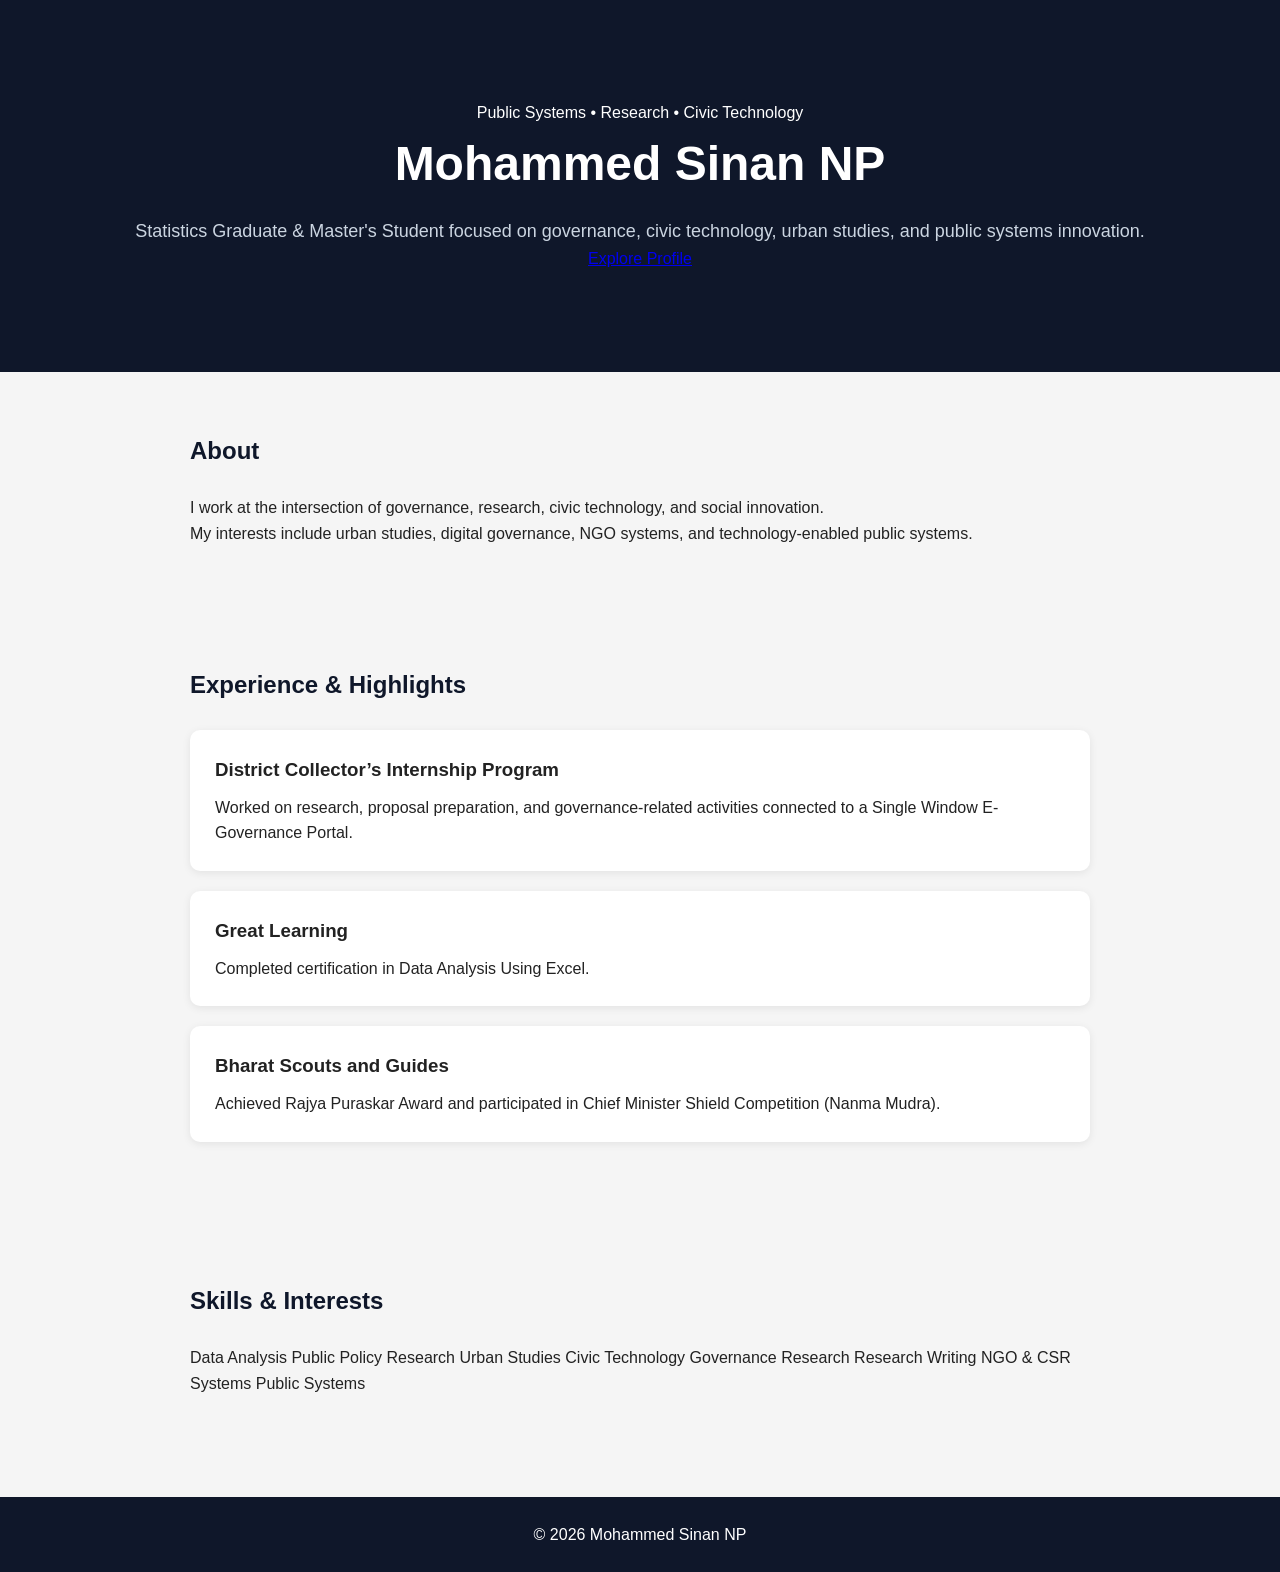
==== index.html @ 3d5ded11 "Update index.html design changed, profile changed" ====
<!DOCTYPE html>
<html lang="en">

<head>
  <meta charset="UTF-8" />
  <meta name="viewport" content="width=device-width, initial-scale=1.0" />

  <title>Mohammed Sinan NP</title>

  <link rel="stylesheet" href="style.css" />
</head>

<body>

  <header class="hero">

    <div class="overlay"></div>

    <div class="hero-content">

      <p class="tag">
        Public Systems • Research • Civic Technology
      </p>

      <h1>Mohammed Sinan NP</h1>

      <p class="subtitle">
        Statistics Graduate & Master's Student focused on governance,
        civic technology, urban studies, and public systems innovation.
      </p>

      <a href="#about" class="btn">
        Explore Profile
      </a>

    </div>

  </header>

  <section class="about" id="about">

    <div class="container">

      <div class="section-title">
        <h2>About</h2>
      </div>

      <div class="glass-card">

        <p>
          I work at the intersection of governance, research,
          civic technology, and social innovation.
        </p>

        <p>
          My interests include urban studies, digital governance,
          NGO systems, and technology-enabled public systems.
        </p>

      </div>

    </div>

  </section>

  <section class="highlights">

    <div class="container">

      <div class="section-title">
        <h2>Experience & Highlights</h2>
      </div>

      <div class="cards">

        <div class="card">

          <h3>District Collector’s Internship Program</h3>

          <p>
            Worked on research, proposal preparation,
            and governance-related activities connected
            to a Single Window E-Governance Portal.
          </p>

        </div>

        <div class="card">

          <h3>Great Learning</h3>

          <p>
            Completed certification in Data Analysis Using Excel.
          </p>

        </div>

        <div class="card">

          <h3>Bharat Scouts and Guides</h3>

          <p>
            Achieved Rajya Puraskar Award and participated in
            Chief Minister Shield Competition (Nanma Mudra).
          </p>

        </div>

      </div>

    </div>

  </section>

  <section class="skills">

    <div class="container">

      <div class="section-title">
        <h2>Skills & Interests</h2>
      </div>

      <div class="skills-grid">

        <span>Data Analysis</span>
        <span>Public Policy Research</span>
        <span>Urban Studies</span>
        <span>Civic Technology</span>
        <span>Governance Research</span>
        <span>Research Writing</span>
        <span>NGO & CSR Systems</span>
        <span>Public Systems</span>

      </div>

    </div>

  </section>

  <footer>
    <p>© 2026 Mohammed Sinan NP</p>
  </footer>

</body>

</html>
---- style.css ----
* {
  margin: 0;
  padding: 0;
  box-sizing: border-box;
}

body {
  font-family: Arial, sans-serif;
  background: #f5f5f5;
  color: #222;
  line-height: 1.6;
}

.container {
  width: 90%;
  max-width: 900px;
  margin: auto;
  padding: 60px 0;
}

.hero {
  background: #0f172a;
  color: white;
  text-align: center;
  padding: 100px 20px;
}

.hero h1 {
  font-size: 48px;
  margin-bottom: 15px;
}

.subtitle {
  font-size: 18px;
  color: #cbd5e1;
}

h2 {
  margin-bottom: 25px;
  color: #0f172a;
}

.card {
  background: white;
  padding: 25px;
  margin-bottom: 20px;
  border-radius: 10px;
  box-shadow: 0 2px 8px rgba(0,0,0,0.08);
}

.card h3 {
  margin-bottom: 10px;
}

.skills-list {
  display: flex;
  flex-wrap: wrap;
  gap: 10px;
}

.skills-list span {
  background: white;
  padding: 10px 15px;
  border-radius: 6px;
  box-shadow: 0 1px 4px rgba(0,0,0,0.08);
}

footer {
  background: #0f172a;
  color: white;
  text-align: center;
  padding: 25px;
  margin-top: 40px;
}
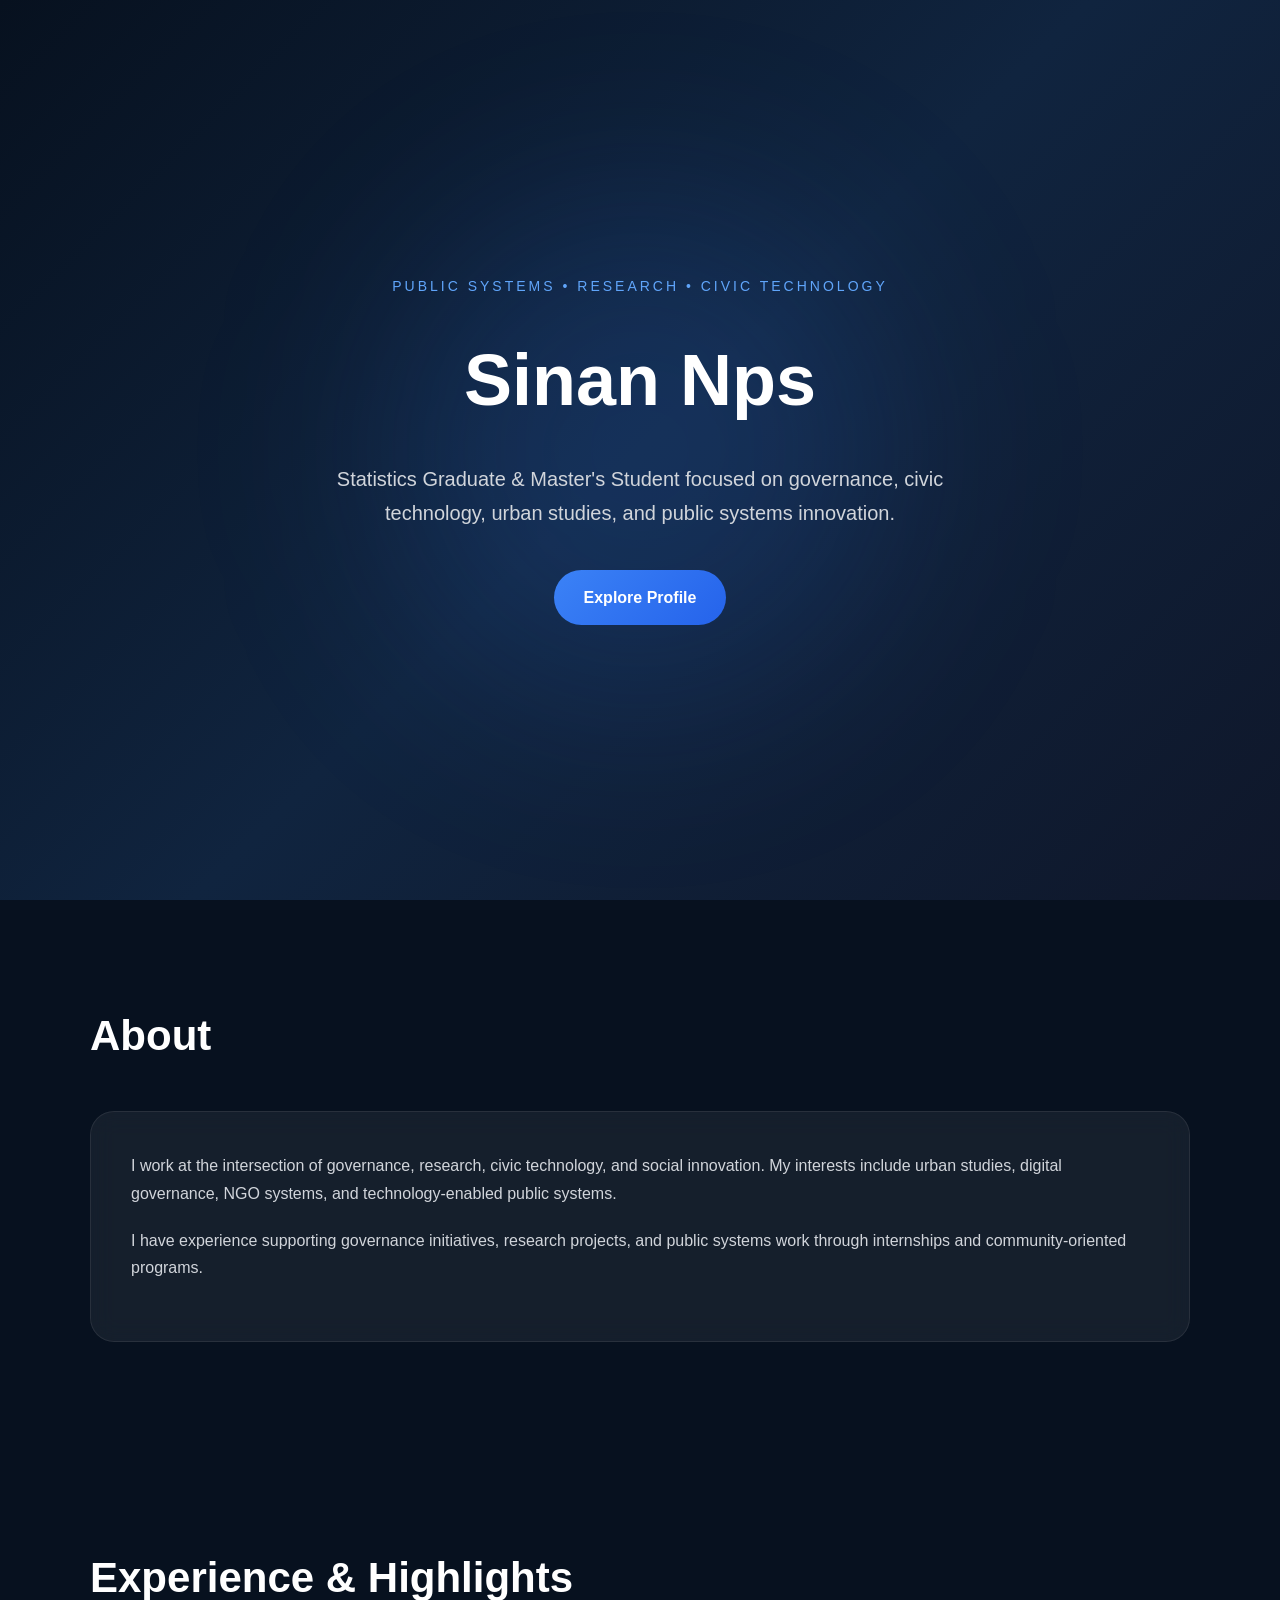
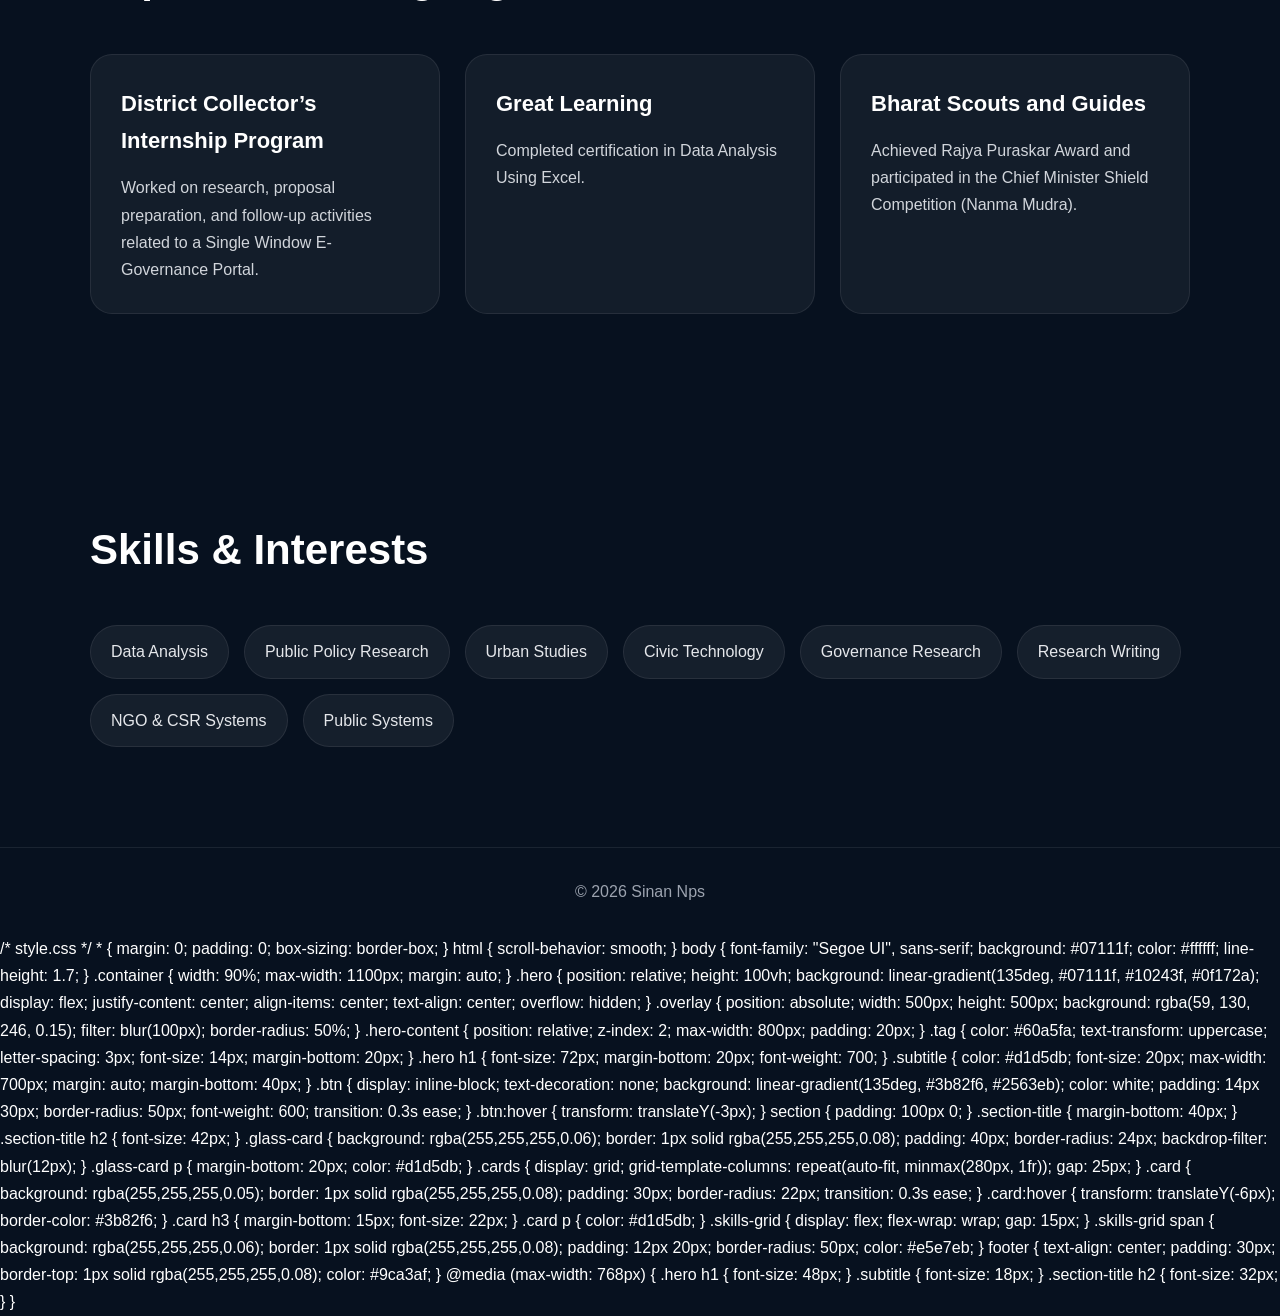
==== commit bb523b62: "Update index.html new changes made" ====
--- a/index.html
+++ b/index.html
@@ -1,72 +1,53 @@
 <!DOCTYPE html>
 <html lang="en">
-
 <head>
   <meta charset="UTF-8" />
   <meta name="viewport" content="width=device-width, initial-scale=1.0" />
-
-  <title>Mohammed Sinan NP</title>
-
+  <title>Sinan Nps</title>
   <link rel="stylesheet" href="style.css" />
 </head>
-
 <body>
 
   <header class="hero">
-
     <div class="overlay"></div>
 
     <div class="hero-content">
-
-      <p class="tag">
-        Public Systems • Research • Civic Technology
-      </p>
-
-      <h1>Mohammed Sinan NP</h1>
+      <p class="tag">Public Systems • Research • Civic Technology</p>
+
+      <h1>Sinan Nps</h1>
 
       <p class="subtitle">
         Statistics Graduate & Master's Student focused on governance,
         civic technology, urban studies, and public systems innovation.
       </p>
 
-      <a href="#about" class="btn">
-        Explore Profile
-      </a>
-
-    </div>
-
+      <a href="#about" class="btn">Explore Profile</a>
+    </div>
   </header>
 
   <section class="about" id="about">
-
     <div class="container">
-
       <div class="section-title">
         <h2>About</h2>
       </div>
 
       <div class="glass-card">
-
         <p>
-          I work at the intersection of governance, research,
-          civic technology, and social innovation.
+          I work at the intersection of governance, research, civic technology,
+          and social innovation. My interests include urban studies,
+          digital governance, NGO systems, and technology-enabled public systems.
         </p>
 
         <p>
-          My interests include urban studies, digital governance,
-          NGO systems, and technology-enabled public systems.
+          I have experience supporting governance initiatives, research projects,
+          and public systems work through internships and community-oriented programs.
         </p>
-
-      </div>
-
-    </div>
-
+      </div>
+    </div>
   </section>
 
   <section class="highlights">
-
     <div class="container">
-
       <div class="section-title">
         <h2>Experience & Highlights</h2>
       </div>
@@ -74,54 +55,42 @@
       <div class="cards">
 
         <div class="card">
-
           <h3>District Collector’s Internship Program</h3>
 
           <p>
-            Worked on research, proposal preparation,
-            and governance-related activities connected
-            to a Single Window E-Governance Portal.
+            Worked on research, proposal preparation, and follow-up activities
+            related to a Single Window E-Governance Portal.
           </p>
-
         </div>
 
         <div class="card">
-
           <h3>Great Learning</h3>
 
           <p>
             Completed certification in Data Analysis Using Excel.
           </p>
-
         </div>
 
         <div class="card">
-
           <h3>Bharat Scouts and Guides</h3>
 
           <p>
-            Achieved Rajya Puraskar Award and participated in
+            Achieved Rajya Puraskar Award and participated in the
             Chief Minister Shield Competition (Nanma Mudra).
           </p>
-
         </div>
 
       </div>
-
-    </div>
-
+    </div>
   </section>
 
   <section class="skills">
-
     <div class="container">
-
       <div class="section-title">
         <h2>Skills & Interests</h2>
       </div>
 
       <div class="skills-grid">
-
         <span>Data Analysis</span>
         <span>Public Policy Research</span>
         <span>Urban Studies</span>
@@ -130,17 +99,192 @@
         <span>Research Writing</span>
         <span>NGO & CSR Systems</span>
         <span>Public Systems</span>
-
-      </div>
-
-    </div>
-
+      </div>
+    </div>
   </section>
 
   <footer>
-    <p>© 2026 Mohammed Sinan NP</p>
+    <p>© 2026 Sinan Nps</p>
   </footer>
 
 </body>
-
 </html>
+
+/* style.css */
+
+* {
+  margin: 0;
+  padding: 0;
+  box-sizing: border-box;
+}
+
+html {
+  scroll-behavior: smooth;
+}
+
+body {
+  font-family: "Segoe UI", sans-serif;
+  background: #07111f;
+  color: #ffffff;
+  line-height: 1.7;
+}
+
+.container {
+  width: 90%;
+  max-width: 1100px;
+  margin: auto;
+}
+
+.hero {
+  position: relative;
+  height: 100vh;
+  background: linear-gradient(135deg, #07111f, #10243f, #0f172a);
+  display: flex;
+  justify-content: center;
+  align-items: center;
+  text-align: center;
+  overflow: hidden;
+}
+
+.overlay {
+  position: absolute;
+  width: 500px;
+  height: 500px;
+  background: rgba(59, 130, 246, 0.15);
+  filter: blur(100px);
+  border-radius: 50%;
+}
+
+.hero-content {
+  position: relative;
+  z-index: 2;
+  max-width: 800px;
+  padding: 20px;
+}
+
+.tag {
+  color: #60a5fa;
+  text-transform: uppercase;
+  letter-spacing: 3px;
+  font-size: 14px;
+  margin-bottom: 20px;
+}
+
+.hero h1 {
+  font-size: 72px;
+  margin-bottom: 20px;
+  font-weight: 700;
+}
+
+.subtitle {
+  color: #d1d5db;
+  font-size: 20px;
+  max-width: 700px;
+  margin: auto;
+  margin-bottom: 40px;
+}
+
+.btn {
+  display: inline-block;
+  text-decoration: none;
+  background: linear-gradient(135deg, #3b82f6, #2563eb);
+  color: white;
+  padding: 14px 30px;
+  border-radius: 50px;
+  font-weight: 600;
+  transition: 0.3s ease;
+}
+
+.btn:hover {
+  transform: translateY(-3px);
+}
+
+section {
+  padding: 100px 0;
+}
+
+.section-title {
+  margin-bottom: 40px;
+}
+
+.section-title h2 {
+  font-size: 42px;
+}
+
+.glass-card {
+  background: rgba(255,255,255,0.06);
+  border: 1px solid rgba(255,255,255,0.08);
+  padding: 40px;
+  border-radius: 24px;
+  backdrop-filter: blur(12px);
+}
+
+.glass-card p {
+  margin-bottom: 20px;
+  color: #d1d5db;
+}
+
+.cards {
+  display: grid;
+  grid-template-columns: repeat(auto-fit, minmax(280px, 1fr));
+  gap: 25px;
+}
+
+.card {
+  background: rgba(255,255,255,0.05);
+  border: 1px solid rgba(255,255,255,0.08);
+  padding: 30px;
+  border-radius: 22px;
+  transition: 0.3s ease;
+}
+
+.card:hover {
+  transform: translateY(-6px);
+  border-color: #3b82f6;
+}
+
+.card h3 {
+  margin-bottom: 15px;
+  font-size: 22px;
+}
+
+.card p {
+  color: #d1d5db;
+}
+
+.skills-grid {
+  display: flex;
+  flex-wrap: wrap;
+  gap: 15px;
+}
+
+.skills-grid span {
+  background: rgba(255,255,255,0.06);
+  border: 1px solid rgba(255,255,255,0.08);
+  padding: 12px 20px;
+  border-radius: 50px;
+  color: #e5e7eb;
+}
+
+footer {
+  text-align: center;
+  padding: 30px;
+  border-top: 1px solid rgba(255,255,255,0.08);
+  color: #9ca3af;
+}
+
+@media (max-width: 768px) {
+
+  .hero h1 {
+    font-size: 48px;
+  }
+
+  .subtitle {
+    font-size: 18px;
+  }
+
+  .section-title h2 {
+    font-size: 32px;
+  }
+
+}
--- a/style.css
+++ b/style.css
@@ -4,71 +4,191 @@
   box-sizing: border-box;
 }
 
+html {
+  scroll-behavior: smooth;
+}
+
 body {
-  font-family: Arial, sans-serif;
-  background: #f5f5f5;
-  color: #222;
-  line-height: 1.6;
+  font-family: "Segoe UI", sans-serif;
+  background: #07111f;
+  color: #ffffff;
+  line-height: 1.7;
 }
+
+/* Container */
 
 .container {
   width: 90%;
-  max-width: 900px;
+  max-width: 1100px;
   margin: auto;
-  padding: 60px 0;
 }
 
+/* Hero Section */
+
 .hero {
-  background: #0f172a;
-  color: white;
+  position: relative;
+  height: 100vh;
+  background: linear-gradient(135deg, #07111f, #10243f, #0f172a);
+  display: flex;
+  justify-content: center;
+  align-items: center;
   text-align: center;
-  padding: 100px 20px;
+  overflow: hidden;
+}
+
+.overlay {
+  position: absolute;
+  width: 500px;
+  height: 500px;
+  background: rgba(59, 130, 246, 0.15);
+  filter: blur(100px);
+  border-radius: 50%;
+}
+
+.hero-content {
+  position: relative;
+  z-index: 2;
+  max-width: 800px;
+  padding: 20px;
+}
+
+.tag {
+  color: #60a5fa;
+  text-transform: uppercase;
+  letter-spacing: 3px;
+  font-size: 14px;
+  margin-bottom: 20px;
 }
 
 .hero h1 {
-  font-size: 48px;
-  margin-bottom: 15px;
+  font-size: 72px;
+  margin-bottom: 20px;
+  font-weight: 700;
 }
 
 .subtitle {
-  font-size: 18px;
-  color: #cbd5e1;
+  color: #d1d5db;
+  font-size: 20px;
+  max-width: 700px;
+  margin: auto;
+  margin-bottom: 40px;
 }
 
-h2 {
-  margin-bottom: 25px;
-  color: #0f172a;
+/* Button */
+
+.btn {
+  display: inline-block;
+  text-decoration: none;
+  background: linear-gradient(135deg, #3b82f6, #2563eb);
+  color: white;
+  padding: 14px 30px;
+  border-radius: 50px;
+  font-weight: 600;
+  transition: 0.3s ease;
+}
+
+.btn:hover {
+  transform: translateY(-3px);
+}
+
+/* Sections */
+
+section {
+  padding: 100px 0;
+}
+
+.section-title {
+  margin-bottom: 40px;
+}
+
+.section-title h2 {
+  font-size: 42px;
+}
+
+/* Glass Card */
+
+.glass-card {
+  background: rgba(255, 255, 255, 0.06);
+  border: 1px solid rgba(255, 255, 255, 0.08);
+  padding: 40px;
+  border-radius: 24px;
+  backdrop-filter: blur(12px);
+}
+
+.glass-card p {
+  margin-bottom: 20px;
+  color: #d1d5db;
+}
+
+/* Cards */
+
+.cards {
+  display: grid;
+  grid-template-columns: repeat(auto-fit, minmax(280px, 1fr));
+  gap: 25px;
 }
 
 .card {
-  background: white;
-  padding: 25px;
-  margin-bottom: 20px;
-  border-radius: 10px;
-  box-shadow: 0 2px 8px rgba(0,0,0,0.08);
+  background: rgba(255, 255, 255, 0.05);
+  border: 1px solid rgba(255, 255, 255, 0.08);
+  padding: 30px;
+  border-radius: 22px;
+  transition: 0.3s ease;
+}
+
+.card:hover {
+  transform: translateY(-6px);
+  border-color: #3b82f6;
 }
 
 .card h3 {
-  margin-bottom: 10px;
+  margin-bottom: 15px;
+  font-size: 22px;
 }
 
-.skills-list {
+.card p {
+  color: #d1d5db;
+}
+
+/* Skills */
+
+.skills-grid {
   display: flex;
   flex-wrap: wrap;
-  gap: 10px;
+  gap: 15px;
 }
 
-.skills-list span {
-  background: white;
-  padding: 10px 15px;
-  border-radius: 6px;
-  box-shadow: 0 1px 4px rgba(0,0,0,0.08);
+.skills-grid span {
+  background: rgba(255, 255, 255, 0.06);
+  border: 1px solid rgba(255, 255, 255, 0.08);
+  padding: 12px 20px;
+  border-radius: 50px;
+  color: #e5e7eb;
 }
 
+/* Footer */
+
 footer {
-  background: #0f172a;
-  color: white;
   text-align: center;
-  padding: 25px;
-  margin-top: 40px;
+  padding: 30px;
+  border-top: 1px solid rgba(255, 255, 255, 0.08);
+  color: #9ca3af;
 }
+
+/* Responsive */
+
+@media (max-width: 768px) {
+
+  .hero h1 {
+    font-size: 48px;
+  }
+
+  .subtitle {
+    font-size: 18px;
+  }
+
+  .section-title h2 {
+    font-size: 32px;
+  }
+
+}
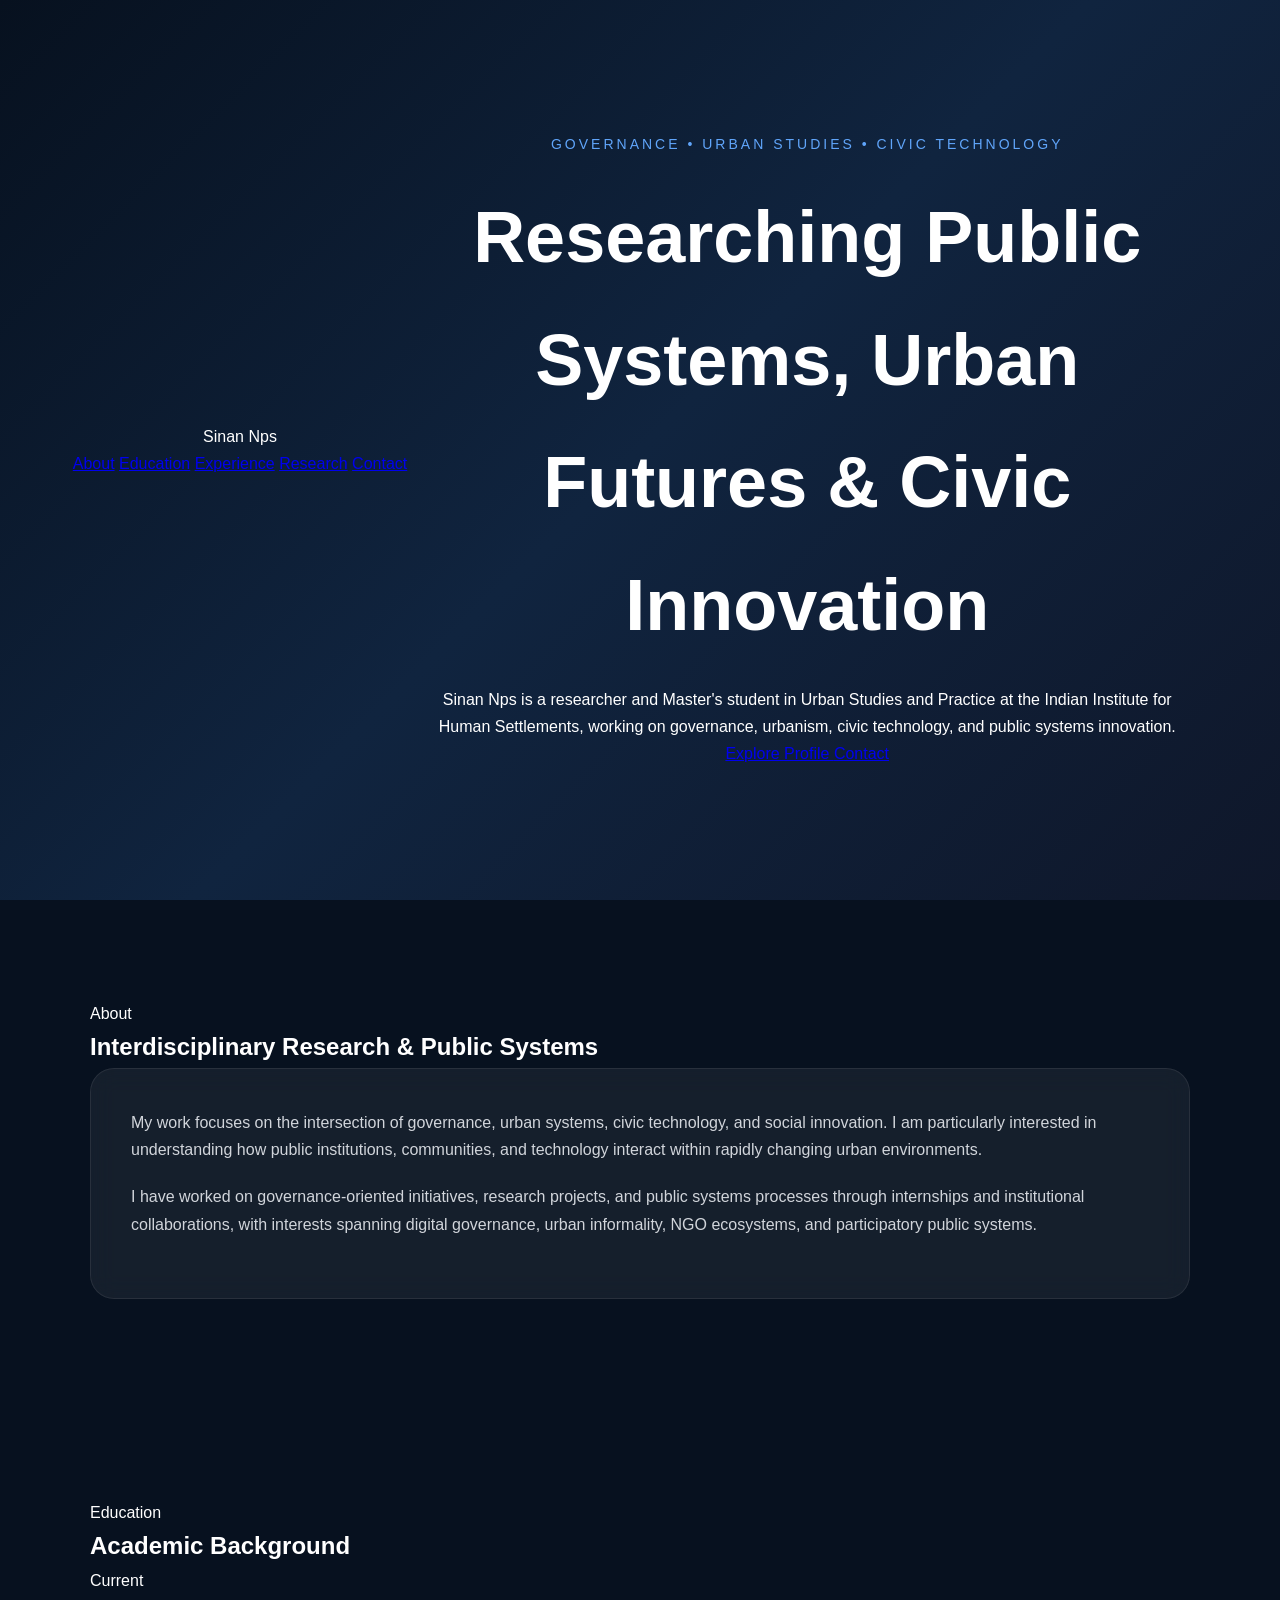
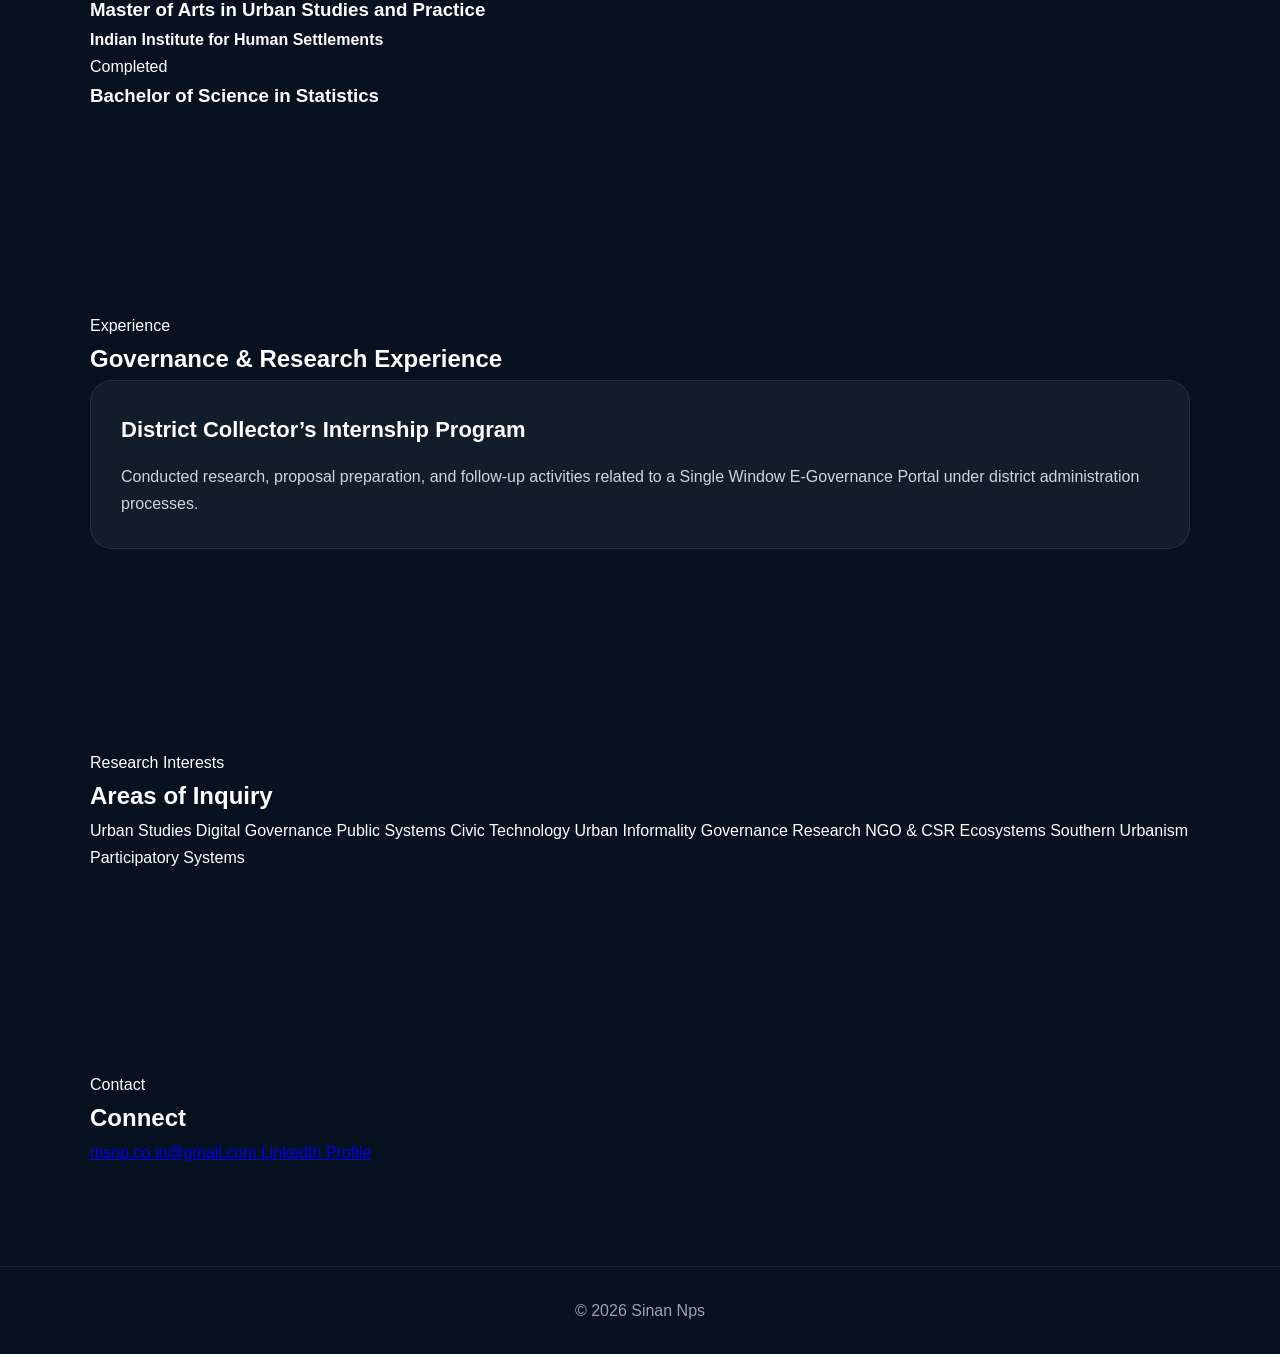
==== commit 97a289e5: "Update index.html new changes made" ====
--- a/index.html
+++ b/index.html
@@ -1,290 +1,269 @@
 <!DOCTYPE html>
 <html lang="en">
+
 <head>
   <meta charset="UTF-8" />
   <meta name="viewport" content="width=device-width, initial-scale=1.0" />
+
   <title>Sinan Nps</title>
+
+  <link rel="preconnect" href="https://fonts.googleapis.com">
+  <link rel="preconnect" href="https://fonts.gstatic.com" crossorigin>
+
+  <link href="https://fonts.googleapis.com/css2?family=Inter:wght@300;400;500;600;700&display=swap" rel="stylesheet">
+
   <link rel="stylesheet" href="style.css" />
 </head>
+
 <body>
 
+  <!-- HERO -->
+
   <header class="hero">
-    <div class="overlay"></div>
+
+    <div class="gradient"></div>
+
+    <nav class="navbar">
+
+      <div class="logo">
+        Sinan Nps
+      </div>
+
+      <div class="nav-links">
+        <a href="#about">About</a>
+        <a href="#education">Education</a>
+        <a href="#experience">Experience</a>
+        <a href="#research">Research</a>
+        <a href="#contact">Contact</a>
+      </div>
+
+    </nav>
 
     <div class="hero-content">
-      <p class="tag">Public Systems • Research • Civic Technology</p>
-
-      <h1>Sinan Nps</h1>
-
-      <p class="subtitle">
-        Statistics Graduate & Master's Student focused on governance,
-        civic technology, urban studies, and public systems innovation.
+
+      <p class="tag">
+        Governance • Urban Studies • Civic Technology
       </p>
 
-      <a href="#about" class="btn">Explore Profile</a>
-    </div>
+      <h1>
+        Researching Public Systems,
+        Urban Futures & Civic Innovation
+      </h1>
+
+      <p class="hero-text">
+
+        Sinan Nps is a researcher and Master's student
+        in Urban Studies and Practice at the Indian Institute for Human Settlements,
+        working on governance, urbanism, civic technology,
+        and public systems innovation.
+
+      </p>
+
+      <div class="hero-buttons">
+
+        <a href="#about" class="primary-btn">
+          Explore Profile
+        </a>
+
+        <a href="mailto:msnp.co.in@gmail.com" class="secondary-btn">
+          Contact
+        </a>
+
+      </div>
+
+    </div>
+
   </header>
 
-  <section class="about" id="about">
-    <div class="container">
-      <div class="section-title">
-        <h2>About</h2>
+  <!-- ABOUT -->
+
+  <section class="section" id="about">
+
+    <div class="container">
+
+      <div class="section-heading">
+        <p>About</p>
+        <h2>Interdisciplinary Research & Public Systems</h2>
       </div>
 
       <div class="glass-card">
+
         <p>
-          I work at the intersection of governance, research, civic technology,
-          and social innovation. My interests include urban studies,
-          digital governance, NGO systems, and technology-enabled public systems.
+          My work focuses on the intersection of governance,
+          urban systems, civic technology, and social innovation.
+          I am particularly interested in understanding how public institutions,
+          communities, and technology interact within rapidly changing urban environments.
         </p>
 
         <p>
-          I have experience supporting governance initiatives, research projects,
-          and public systems work through internships and community-oriented programs.
+          I have worked on governance-oriented initiatives,
+          research projects, and public systems processes through internships
+          and institutional collaborations, with interests spanning
+          digital governance, urban informality, NGO ecosystems,
+          and participatory public systems.
         </p>
-      </div>
-    </div>
-  </section>
-
-  <section class="highlights">
-    <div class="container">
-      <div class="section-title">
-        <h2>Experience & Highlights</h2>
+
+      </div>
+
+    </div>
+
+  </section>
+
+  <!-- EDUCATION -->
+
+  <section class="section dark-section" id="education">
+
+    <div class="container">
+
+      <div class="section-heading">
+        <p>Education</p>
+        <h2>Academic Background</h2>
+      </div>
+
+      <div class="timeline">
+
+        <div class="timeline-item">
+
+          <div class="timeline-dot"></div>
+
+          <div class="timeline-content">
+
+            <span class="year">Current</span>
+
+            <h3>
+              Master of Arts in Urban Studies and Practice
+            </h3>
+
+            <h4>
+              Indian Institute for Human Settlements
+            </h4>
+
+          </div>
+
+        </div>
+
+        <div class="timeline-item">
+
+          <div class="timeline-dot"></div>
+
+          <div class="timeline-content">
+
+            <span class="year">Completed</span>
+
+            <h3>
+              Bachelor of Science in Statistics
+            </h3>
+
+          </div>
+
+        </div>
+
+      </div>
+
+    </div>
+
+  </section>
+
+  <!-- EXPERIENCE -->
+
+  <section class="section" id="experience">
+
+    <div class="container">
+
+      <div class="section-heading">
+        <p>Experience</p>
+        <h2>Governance & Research Experience</h2>
       </div>
 
       <div class="cards">
 
         <div class="card">
-          <h3>District Collector’s Internship Program</h3>
+
+          <h3>
+            District Collector’s Internship Program
+          </h3>
 
           <p>
-            Worked on research, proposal preparation, and follow-up activities
-            related to a Single Window E-Governance Portal.
+            Conducted research, proposal preparation,
+            and follow-up activities related to a
+            Single Window E-Governance Portal
+            under district administration processes.
           </p>
+
         </div>
 
-        <div class="card">
-          <h3>Great Learning</h3>
-
-          <p>
-            Completed certification in Data Analysis Using Excel.
-          </p>
-        </div>
-
-        <div class="card">
-          <h3>Bharat Scouts and Guides</h3>
-
-          <p>
-            Achieved Rajya Puraskar Award and participated in the
-            Chief Minister Shield Competition (Nanma Mudra).
-          </p>
-        </div>
-
-      </div>
-    </div>
-  </section>
-
-  <section class="skills">
-    <div class="container">
-      <div class="section-title">
-        <h2>Skills & Interests</h2>
-      </div>
-
-      <div class="skills-grid">
-        <span>Data Analysis</span>
-        <span>Public Policy Research</span>
+      </div>
+
+    </div>
+
+  </section>
+
+  <!-- RESEARCH -->
+
+  <section class="section dark-section" id="research">
+
+    <div class="container">
+
+      <div class="section-heading">
+        <p>Research Interests</p>
+        <h2>Areas of Inquiry</h2>
+      </div>
+
+      <div class="research-grid">
+
         <span>Urban Studies</span>
+        <span>Digital Governance</span>
+        <span>Public Systems</span>
         <span>Civic Technology</span>
+        <span>Urban Informality</span>
         <span>Governance Research</span>
-        <span>Research Writing</span>
-        <span>NGO & CSR Systems</span>
-        <span>Public Systems</span>
-      </div>
-    </div>
-  </section>
+        <span>NGO & CSR Ecosystems</span>
+        <span>Southern Urbanism</span>
+        <span>Participatory Systems</span>
+
+      </div>
+
+    </div>
+
+  </section>
+
+  <!-- CONTACT -->
+
+  <section class="section" id="contact">
+
+    <div class="container">
+
+      <div class="section-heading">
+        <p>Contact</p>
+        <h2>Connect</h2>
+      </div>
+
+      <div class="contact-card">
+
+        <a href="mailto:msnp.co.in@gmail.com">
+          msnp.co.in@gmail.com
+        </a>
+
+        <a href="https://linkedin.com/in/sinan-nps-b1b9941a7" target="_blank">
+          LinkedIn Profile
+        </a>
+
+      </div>
+
+    </div>
+
+  </section>
+
+  <!-- FOOTER -->
 
   <footer>
-    <p>© 2026 Sinan Nps</p>
+
+    <p>
+      © 2026 Sinan Nps
+    </p>
+
   </footer>
 
 </body>
+
 </html>
-
-/* style.css */
-
-* {
-  margin: 0;
-  padding: 0;
-  box-sizing: border-box;
-}
-
-html {
-  scroll-behavior: smooth;
-}
-
-body {
-  font-family: "Segoe UI", sans-serif;
-  background: #07111f;
-  color: #ffffff;
-  line-height: 1.7;
-}
-
-.container {
-  width: 90%;
-  max-width: 1100px;
-  margin: auto;
-}
-
-.hero {
-  position: relative;
-  height: 100vh;
-  background: linear-gradient(135deg, #07111f, #10243f, #0f172a);
-  display: flex;
-  justify-content: center;
-  align-items: center;
-  text-align: center;
-  overflow: hidden;
-}
-
-.overlay {
-  position: absolute;
-  width: 500px;
-  height: 500px;
-  background: rgba(59, 130, 246, 0.15);
-  filter: blur(100px);
-  border-radius: 50%;
-}
-
-.hero-content {
-  position: relative;
-  z-index: 2;
-  max-width: 800px;
-  padding: 20px;
-}
-
-.tag {
-  color: #60a5fa;
-  text-transform: uppercase;
-  letter-spacing: 3px;
-  font-size: 14px;
-  margin-bottom: 20px;
-}
-
-.hero h1 {
-  font-size: 72px;
-  margin-bottom: 20px;
-  font-weight: 700;
-}
-
-.subtitle {
-  color: #d1d5db;
-  font-size: 20px;
-  max-width: 700px;
-  margin: auto;
-  margin-bottom: 40px;
-}
-
-.btn {
-  display: inline-block;
-  text-decoration: none;
-  background: linear-gradient(135deg, #3b82f6, #2563eb);
-  color: white;
-  padding: 14px 30px;
-  border-radius: 50px;
-  font-weight: 600;
-  transition: 0.3s ease;
-}
-
-.btn:hover {
-  transform: translateY(-3px);
-}
-
-section {
-  padding: 100px 0;
-}
-
-.section-title {
-  margin-bottom: 40px;
-}
-
-.section-title h2 {
-  font-size: 42px;
-}
-
-.glass-card {
-  background: rgba(255,255,255,0.06);
-  border: 1px solid rgba(255,255,255,0.08);
-  padding: 40px;
-  border-radius: 24px;
-  backdrop-filter: blur(12px);
-}
-
-.glass-card p {
-  margin-bottom: 20px;
-  color: #d1d5db;
-}
-
-.cards {
-  display: grid;
-  grid-template-columns: repeat(auto-fit, minmax(280px, 1fr));
-  gap: 25px;
-}
-
-.card {
-  background: rgba(255,255,255,0.05);
-  border: 1px solid rgba(255,255,255,0.08);
-  padding: 30px;
-  border-radius: 22px;
-  transition: 0.3s ease;
-}
-
-.card:hover {
-  transform: translateY(-6px);
-  border-color: #3b82f6;
-}
-
-.card h3 {
-  margin-bottom: 15px;
-  font-size: 22px;
-}
-
-.card p {
-  color: #d1d5db;
-}
-
-.skills-grid {
-  display: flex;
-  flex-wrap: wrap;
-  gap: 15px;
-}
-
-.skills-grid span {
-  background: rgba(255,255,255,0.06);
-  border: 1px solid rgba(255,255,255,0.08);
-  padding: 12px 20px;
-  border-radius: 50px;
-  color: #e5e7eb;
-}
-
-footer {
-  text-align: center;
-  padding: 30px;
-  border-top: 1px solid rgba(255,255,255,0.08);
-  color: #9ca3af;
-}
-
-@media (max-width: 768px) {
-
-  .hero h1 {
-    font-size: 48px;
-  }
-
-  .subtitle {
-    font-size: 18px;
-  }
-
-  .section-title h2 {
-    font-size: 32px;
-  }
-
-}
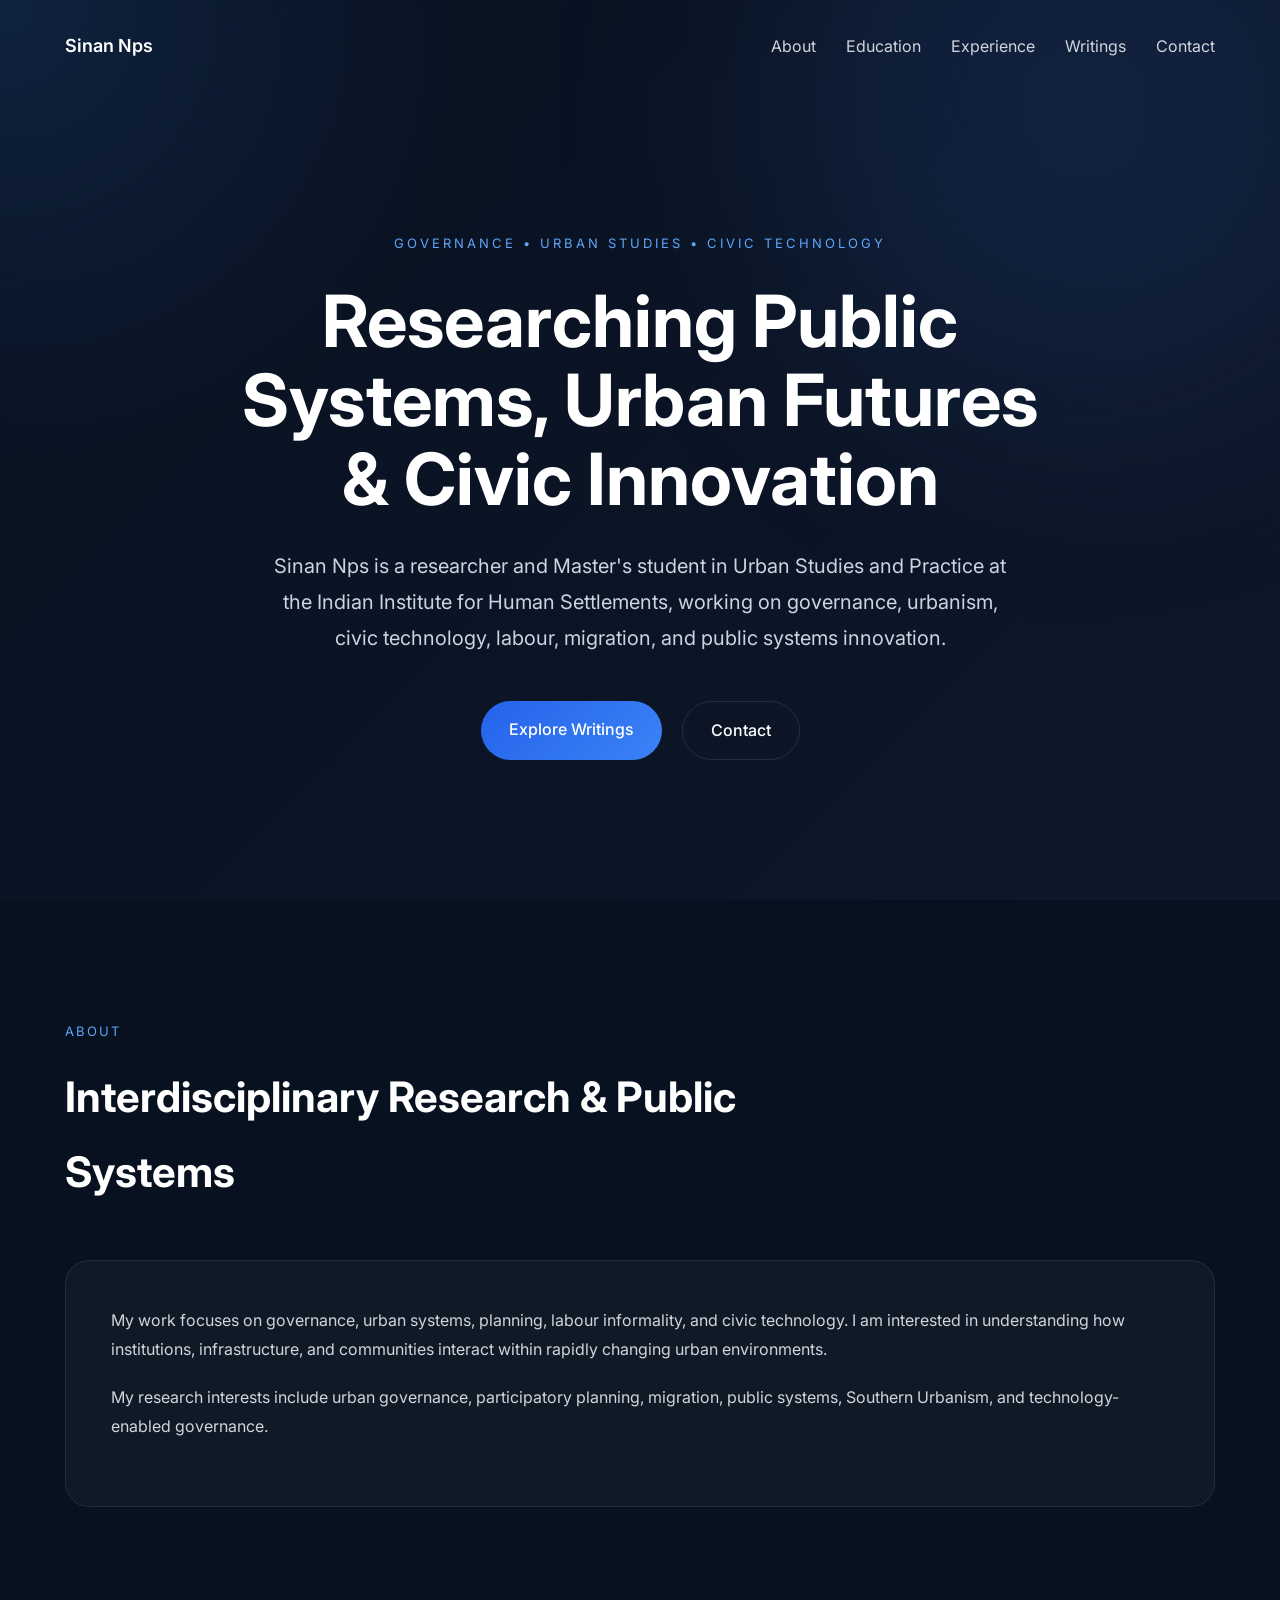
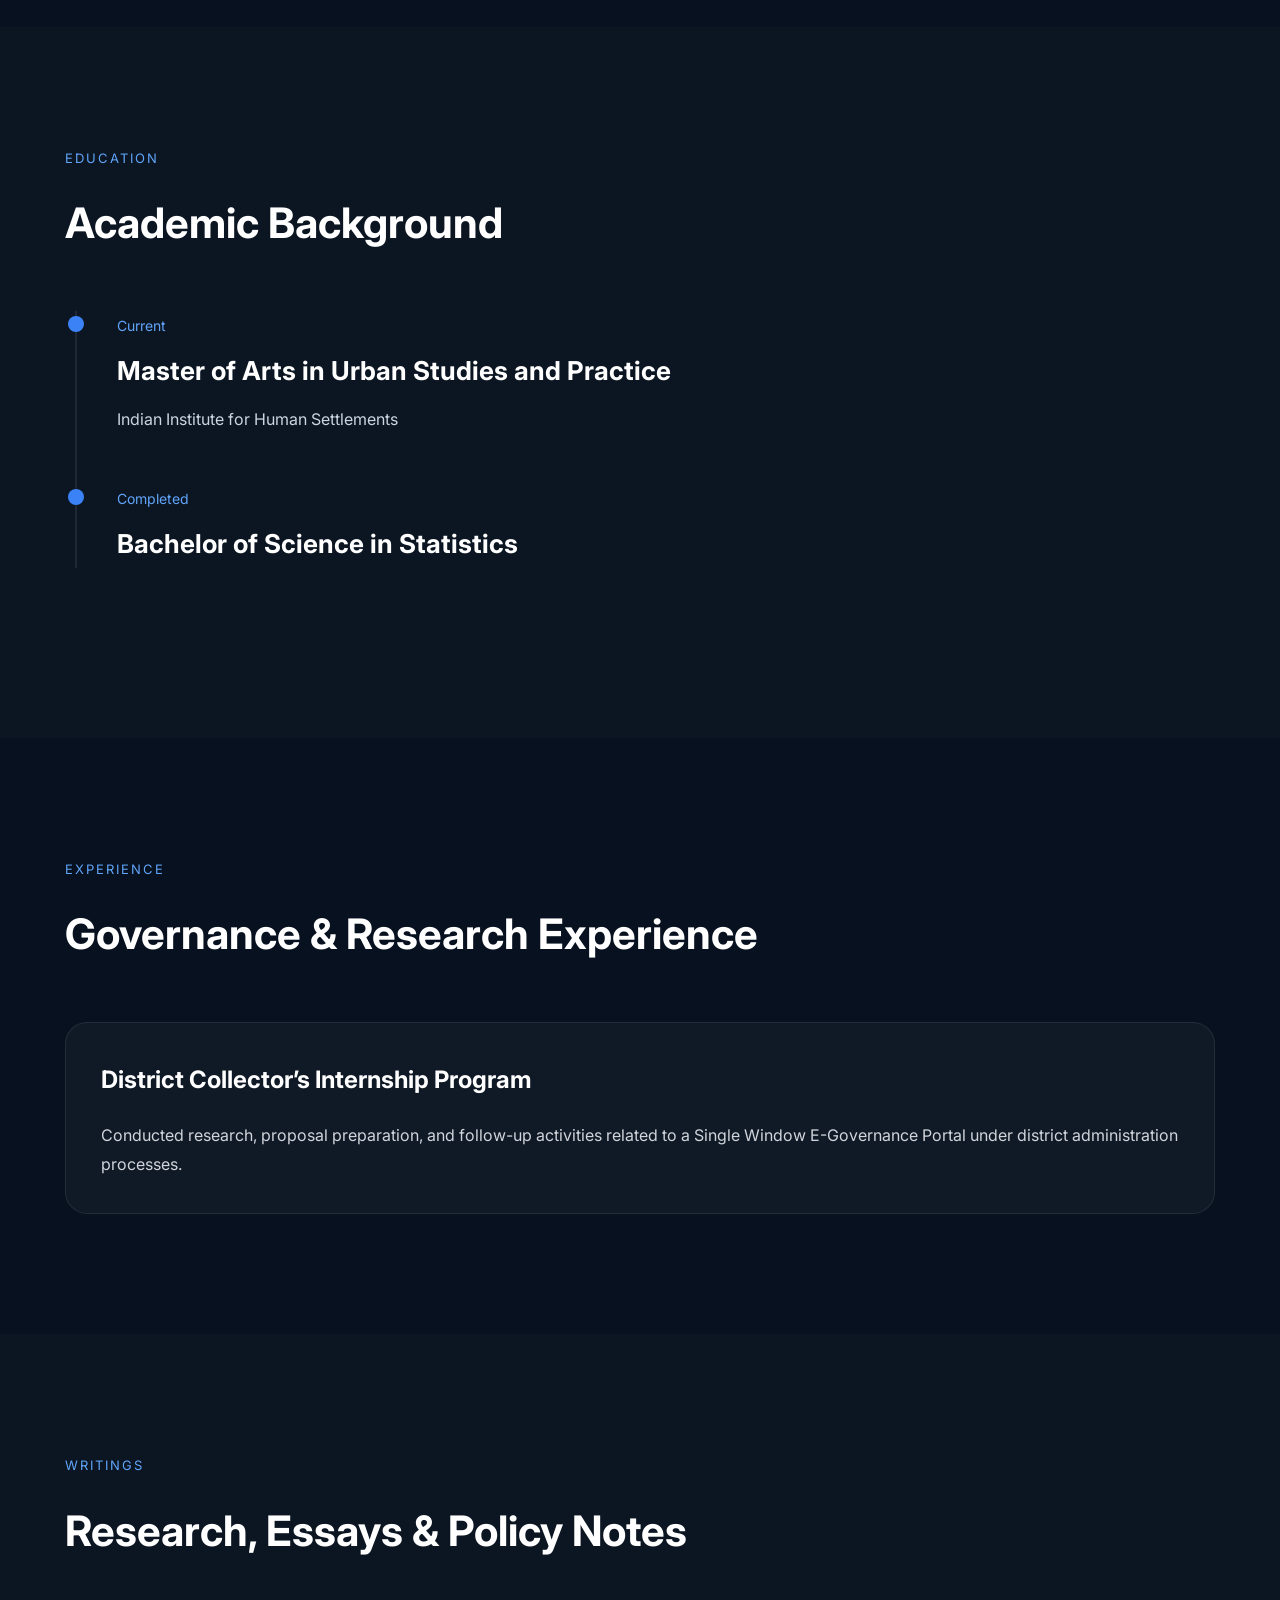
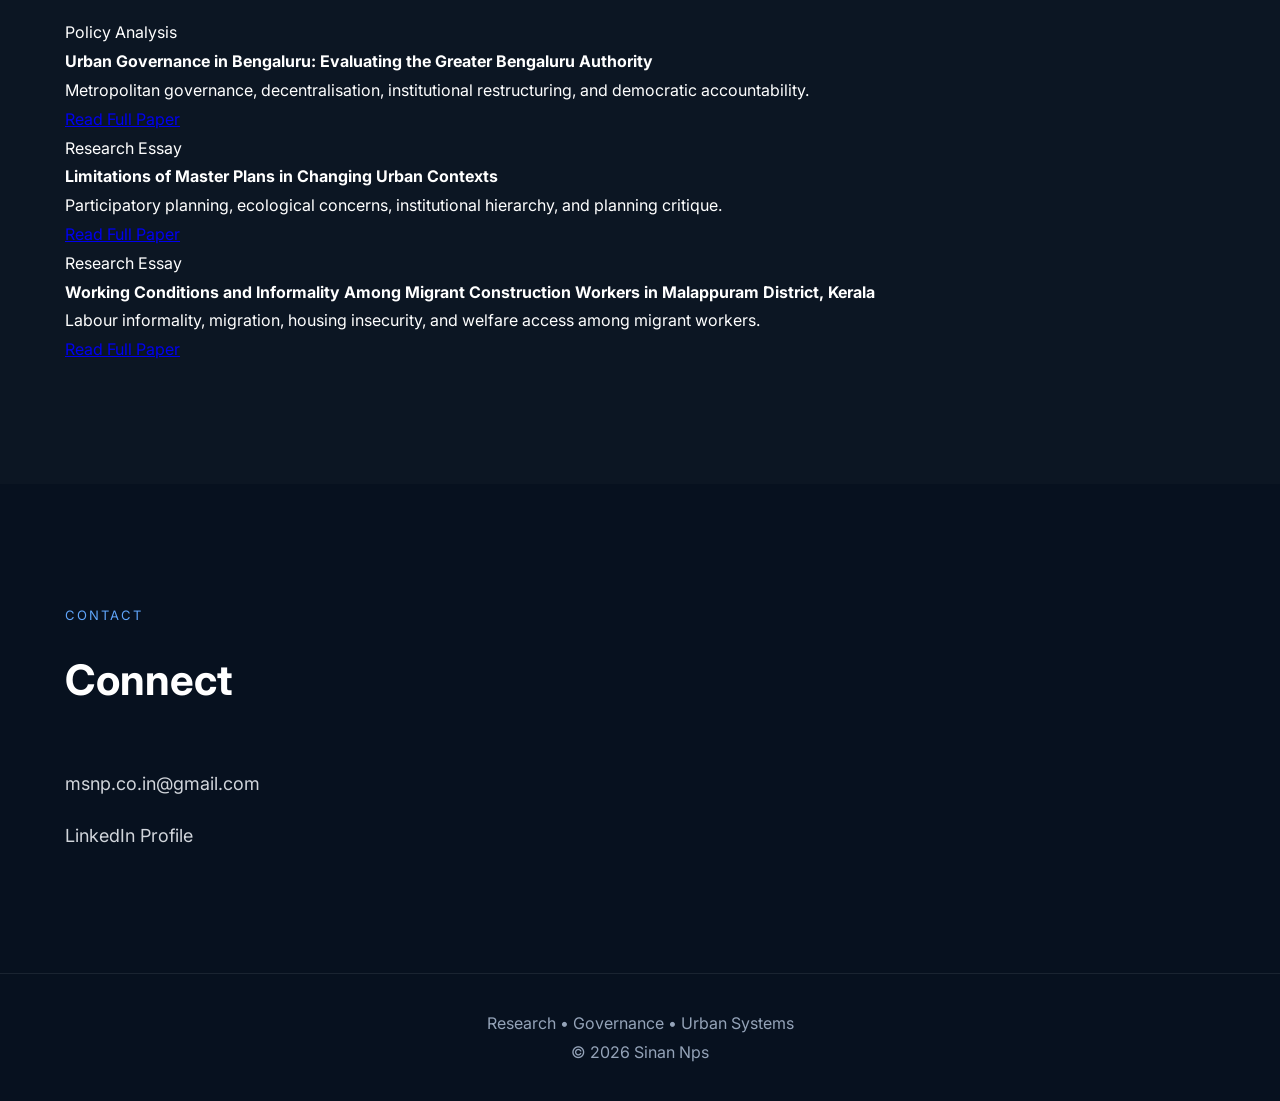
==== commit 52d89801: "Update index.html writings added" ====
--- a/index.html
+++ b/index.html
@@ -7,10 +7,15 @@
 
   <title>Sinan Nps</title>
 
+  <meta name="description"
+    content="Research portfolio of Sinan Nps focusing on urban governance, public systems, civic technology, labour and urban studies." />
+
   <link rel="preconnect" href="https://fonts.googleapis.com">
   <link rel="preconnect" href="https://fonts.gstatic.com" crossorigin>
 
-  <link href="https://fonts.googleapis.com/css2?family=Inter:wght@300;400;500;600;700&display=swap" rel="stylesheet">
+  <link
+    href="https://fonts.googleapis.com/css2?family=Inter:wght@300;400;500;600;700&display=swap"
+    rel="stylesheet">
 
   <link rel="stylesheet" href="style.css" />
 </head>
@@ -33,7 +38,7 @@
         <a href="#about">About</a>
         <a href="#education">Education</a>
         <a href="#experience">Experience</a>
-        <a href="#research">Research</a>
+        <a href="#writings">Writings</a>
         <a href="#contact">Contact</a>
       </div>
 
@@ -51,18 +56,16 @@
       </h1>
 
       <p class="hero-text">
-
-        Sinan Nps is a researcher and Master's student
-        in Urban Studies and Practice at the Indian Institute for Human Settlements,
-        working on governance, urbanism, civic technology,
+        Sinan Nps is a researcher and Master's student in Urban Studies and
+        Practice at the Indian Institute for Human Settlements, working on
+        governance, urbanism, civic technology, labour, migration,
         and public systems innovation.
-
       </p>
 
       <div class="hero-buttons">
 
-        <a href="#about" class="primary-btn">
-          Explore Profile
+        <a href="#writings" class="primary-btn">
+          Explore Writings
         </a>
 
         <a href="mailto:msnp.co.in@gmail.com" class="secondary-btn">
@@ -89,18 +92,17 @@
       <div class="glass-card">
 
         <p>
-          My work focuses on the intersection of governance,
-          urban systems, civic technology, and social innovation.
-          I am particularly interested in understanding how public institutions,
-          communities, and technology interact within rapidly changing urban environments.
+          My work focuses on governance, urban systems,
+          planning, labour informality, and civic technology.
+          I am interested in understanding how institutions,
+          infrastructure, and communities interact within
+          rapidly changing urban environments.
         </p>
 
         <p>
-          I have worked on governance-oriented initiatives,
-          research projects, and public systems processes through internships
-          and institutional collaborations, with interests spanning
-          digital governance, urban informality, NGO ecosystems,
-          and participatory public systems.
+          My research interests include urban governance,
+          participatory planning, migration, public systems,
+          Southern Urbanism, and technology-enabled governance.
         </p>
 
       </div>
@@ -198,28 +200,86 @@
 
   </section>
 
-  <!-- RESEARCH -->
-
-  <section class="section dark-section" id="research">
-
-    <div class="container">
-
-      <div class="section-heading">
-        <p>Research Interests</p>
-        <h2>Areas of Inquiry</h2>
-      </div>
-
-      <div class="research-grid">
-
-        <span>Urban Studies</span>
-        <span>Digital Governance</span>
-        <span>Public Systems</span>
-        <span>Civic Technology</span>
-        <span>Urban Informality</span>
-        <span>Governance Research</span>
-        <span>NGO & CSR Ecosystems</span>
-        <span>Southern Urbanism</span>
-        <span>Participatory Systems</span>
+  <!-- WRITINGS -->
+
+  <section class="section dark-section" id="writings">
+
+    <div class="container">
+
+      <div class="section-heading">
+        <p>Writings</p>
+        <h2>Research, Essays & Policy Notes</h2>
+      </div>
+
+      <div class="writing-grid">
+
+        <div class="writing-card">
+
+          <span class="writing-type">
+            Policy Analysis
+          </span>
+
+          <h4>
+            Urban Governance in Bengaluru:
+            Evaluating the Greater Bengaluru Authority
+          </h4>
+
+          <p>
+            Metropolitan governance, decentralisation,
+            institutional restructuring, and democratic accountability.
+          </p>
+
+          <a href="writings/bengaluru-governance.html"
+            class="read-btn">
+            Read Full Paper
+          </a>
+
+        </div>
+
+        <div class="writing-card">
+
+          <span class="writing-type">
+            Research Essay
+          </span>
+
+          <h4>
+            Limitations of Master Plans in Changing Urban Contexts
+          </h4>
+
+          <p>
+            Participatory planning, ecological concerns,
+            institutional hierarchy, and planning critique.
+          </p>
+
+          <a href="writings/master-plan-limitations.html"
+            class="read-btn">
+            Read Full Paper
+          </a>
+
+        </div>
+
+        <div class="writing-card">
+
+          <span class="writing-type">
+            Research Essay
+          </span>
+
+          <h4>
+            Working Conditions and Informality Among Migrant
+            Construction Workers in Malappuram District, Kerala
+          </h4>
+
+          <p>
+            Labour informality, migration, housing insecurity,
+            and welfare access among migrant workers.
+          </p>
+
+          <a href="writings/migrant-workers-malappuram.html"
+            class="read-btn">
+            Read Full Paper
+          </a>
+
+        </div>
 
       </div>
 
@@ -244,7 +304,8 @@
           msnp.co.in@gmail.com
         </a>
 
-        <a href="https://linkedin.com/in/sinan-nps-b1b9941a7" target="_blank">
+        <a href="https://linkedin.com/in/sinan-nps-b1b9941a7"
+          target="_blank">
           LinkedIn Profile
         </a>
 
@@ -259,6 +320,10 @@
   <footer>
 
     <p>
+      Research • Governance • Urban Systems
+    </p>
+
+    <p class="footer-name">
       © 2026 Sinan Nps
     </p>
 
--- a/style.css
+++ b/style.css
@@ -9,129 +9,238 @@
 }
 
 body {
-  font-family: "Segoe UI", sans-serif;
+  font-family: "Inter", sans-serif;
   background: #07111f;
   color: #ffffff;
-  line-height: 1.7;
-}
-
-/* Container */
+  line-height: 1.8;
+}
+
+/* CONTAINER */
 
 .container {
   width: 90%;
-  max-width: 1100px;
+  max-width: 1150px;
   margin: auto;
 }
 
-/* Hero Section */
+/* NAVBAR */
+
+.navbar {
+  width: 90%;
+  max-width: 1150px;
+  margin: auto;
+  padding: 30px 0;
+  display: flex;
+  justify-content: space-between;
+  align-items: center;
+  position: relative;
+  z-index: 10;
+}
+
+.logo {
+  font-size: 18px;
+  font-weight: 600;
+}
+
+.nav-links {
+  display: flex;
+  gap: 30px;
+}
+
+.nav-links a {
+  text-decoration: none;
+  color: #d1d5db;
+  transition: 0.3s ease;
+}
+
+.nav-links a:hover {
+  color: #60a5fa;
+}
+
+/* HERO */
 
 .hero {
+  min-height: 100vh;
   position: relative;
-  height: 100vh;
-  background: linear-gradient(135deg, #07111f, #10243f, #0f172a);
-  display: flex;
-  justify-content: center;
-  align-items: center;
+  overflow: hidden;
+  background:
+    radial-gradient(circle at top left, rgba(59,130,246,0.15), transparent 30%),
+    linear-gradient(135deg, #07111f, #0f172a);
+}
+
+.gradient {
+  position: absolute;
+  width: 600px;
+  height: 600px;
+  background: rgba(59, 130, 246, 0.12);
+  filter: blur(120px);
+  border-radius: 50%;
+  top: -200px;
+  right: -100px;
+}
+
+.hero-content {
+  max-width: 850px;
+  margin: auto;
   text-align: center;
-  overflow: hidden;
-}
-
-.overlay {
-  position: absolute;
-  width: 500px;
-  height: 500px;
-  background: rgba(59, 130, 246, 0.15);
-  filter: blur(100px);
-  border-radius: 50%;
-}
-
-.hero-content {
+  padding: 140px 20px;
   position: relative;
   z-index: 2;
-  max-width: 800px;
-  padding: 20px;
 }
 
 .tag {
   color: #60a5fa;
   text-transform: uppercase;
   letter-spacing: 3px;
-  font-size: 14px;
-  margin-bottom: 20px;
+  font-size: 13px;
+  margin-bottom: 25px;
 }
 
 .hero h1 {
   font-size: 72px;
-  margin-bottom: 20px;
+  line-height: 1.1;
+  margin-bottom: 30px;
   font-weight: 700;
 }
 
-.subtitle {
-  color: #d1d5db;
+.hero-text {
+  color: #cbd5e1;
+  max-width: 760px;
+  margin: auto;
   font-size: 20px;
+  margin-bottom: 45px;
+}
+
+/* BUTTONS */
+
+.hero-buttons {
+  display: flex;
+  justify-content: center;
+  gap: 20px;
+  flex-wrap: wrap;
+}
+
+.primary-btn,
+.secondary-btn {
+  padding: 14px 28px;
+  border-radius: 50px;
+  text-decoration: none;
+  transition: 0.3s ease;
+  font-weight: 500;
+}
+
+.primary-btn {
+  background: linear-gradient(135deg, #2563eb, #3b82f6);
+  color: white;
+}
+
+.primary-btn:hover {
+  transform: translateY(-3px);
+}
+
+.secondary-btn {
+  border: 1px solid rgba(255,255,255,0.1);
+  color: white;
+}
+
+.secondary-btn:hover {
+  border-color: #3b82f6;
+}
+
+/* SECTIONS */
+
+.section {
+  padding: 120px 0;
+}
+
+.dark-section {
+  background: rgba(255,255,255,0.02);
+}
+
+.section-heading {
+  margin-bottom: 50px;
+}
+
+.section-heading p {
+  color: #60a5fa;
+  text-transform: uppercase;
+  letter-spacing: 2px;
+  font-size: 13px;
+  margin-bottom: 15px;
+}
+
+.section-heading h2 {
+  font-size: 42px;
   max-width: 700px;
-  margin: auto;
-  margin-bottom: 40px;
-}
-
-/* Button */
-
-.btn {
-  display: inline-block;
-  text-decoration: none;
-  background: linear-gradient(135deg, #3b82f6, #2563eb);
-  color: white;
-  padding: 14px 30px;
-  border-radius: 50px;
-  font-weight: 600;
-  transition: 0.3s ease;
-}
-
-.btn:hover {
-  transform: translateY(-3px);
-}
-
-/* Sections */
-
-section {
-  padding: 100px 0;
-}
-
-.section-title {
-  margin-bottom: 40px;
-}
-
-.section-title h2 {
-  font-size: 42px;
-}
-
-/* Glass Card */
+}
+
+/* GLASS CARD */
 
 .glass-card {
-  background: rgba(255, 255, 255, 0.06);
-  border: 1px solid rgba(255, 255, 255, 0.08);
-  padding: 40px;
+  background: rgba(255,255,255,0.04);
+  border: 1px solid rgba(255,255,255,0.08);
+  padding: 45px;
   border-radius: 24px;
   backdrop-filter: blur(12px);
 }
 
 .glass-card p {
+  color: #d1d5db;
   margin-bottom: 20px;
-  color: #d1d5db;
-}
-
-/* Cards */
+}
+
+/* TIMELINE */
+
+.timeline {
+  border-left: 2px solid rgba(255,255,255,0.08);
+  margin-left: 10px;
+}
+
+.timeline-item {
+  position: relative;
+  padding-left: 40px;
+  margin-bottom: 50px;
+}
+
+.timeline-dot {
+  width: 16px;
+  height: 16px;
+  background: #3b82f6;
+  border-radius: 50%;
+  position: absolute;
+  left: -9px;
+  top: 5px;
+}
+
+.year {
+  color: #60a5fa;
+  font-size: 14px;
+  display: inline-block;
+  margin-bottom: 10px;
+}
+
+.timeline-content h3 {
+  font-size: 26px;
+  margin-bottom: 10px;
+}
+
+.timeline-content h4 {
+  color: #cbd5e1;
+  font-weight: 400;
+}
+
+/* CARDS */
 
 .cards {
   display: grid;
-  grid-template-columns: repeat(auto-fit, minmax(280px, 1fr));
+  grid-template-columns: repeat(auto-fit, minmax(320px, 1fr));
   gap: 25px;
 }
 
 .card {
-  background: rgba(255, 255, 255, 0.05);
-  border: 1px solid rgba(255, 255, 255, 0.08);
-  padding: 30px;
+  background: rgba(255,255,255,0.04);
+  border: 1px solid rgba(255,255,255,0.08);
+  padding: 35px;
   border-radius: 22px;
   transition: 0.3s ease;
 }
@@ -142,53 +251,87 @@
 }
 
 .card h3 {
-  margin-bottom: 15px;
-  font-size: 22px;
+  font-size: 24px;
+  margin-bottom: 20px;
 }
 
 .card p {
   color: #d1d5db;
 }
 
-/* Skills */
-
-.skills-grid {
+/* RESEARCH GRID */
+
+.research-grid {
   display: flex;
   flex-wrap: wrap;
   gap: 15px;
 }
 
-.skills-grid span {
-  background: rgba(255, 255, 255, 0.06);
-  border: 1px solid rgba(255, 255, 255, 0.08);
-  padding: 12px 20px;
+.research-grid span {
+  background: rgba(255,255,255,0.04);
+  border: 1px solid rgba(255,255,255,0.08);
+  padding: 14px 20px;
   border-radius: 50px;
   color: #e5e7eb;
 }
 
-/* Footer */
+/* CONTACT */
+
+.contact-card {
+  display: flex;
+  flex-direction: column;
+  gap: 20px;
+}
+
+.contact-card a {
+  text-decoration: none;
+  color: #d1d5db;
+  font-size: 18px;
+  transition: 0.3s ease;
+}
+
+.contact-card a:hover {
+  color: #60a5fa;
+}
+
+/* FOOTER */
 
 footer {
   text-align: center;
-  padding: 30px;
-  border-top: 1px solid rgba(255, 255, 255, 0.08);
-  color: #9ca3af;
-}
-
-/* Responsive */
+  padding: 35px;
+  border-top: 1px solid rgba(255,255,255,0.08);
+  color: #94a3b8;
+}
+
+/* RESPONSIVE */
 
 @media (max-width: 768px) {
 
+  .navbar {
+    flex-direction: column;
+    gap: 20px;
+  }
+
+  .nav-links {
+    gap: 18px;
+    flex-wrap: wrap;
+    justify-content: center;
+  }
+
   .hero h1 {
-    font-size: 48px;
-  }
-
-  .subtitle {
+    font-size: 44px;
+  }
+
+  .hero-text {
     font-size: 18px;
   }
 
-  .section-title h2 {
+  .section-heading h2 {
     font-size: 32px;
   }
 
-}
+  .glass-card {
+    padding: 30px;
+  }
+
+}
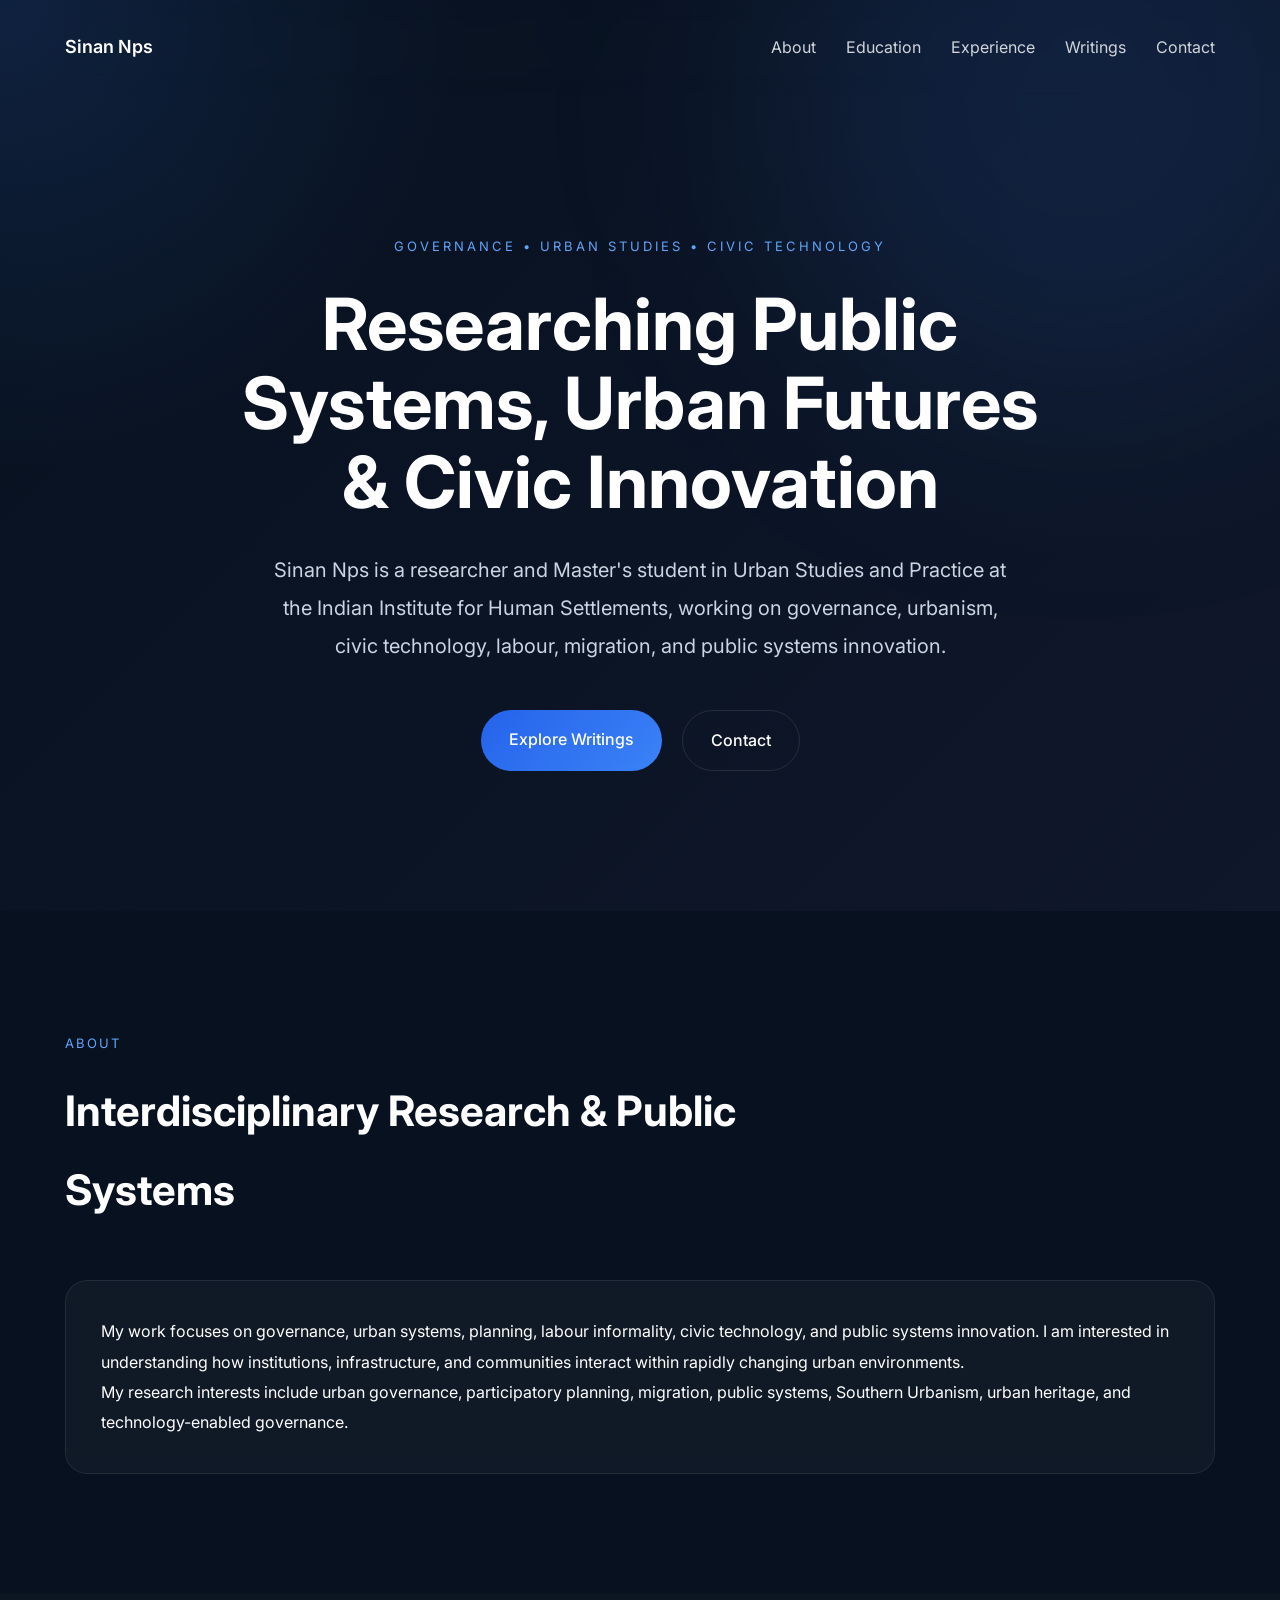
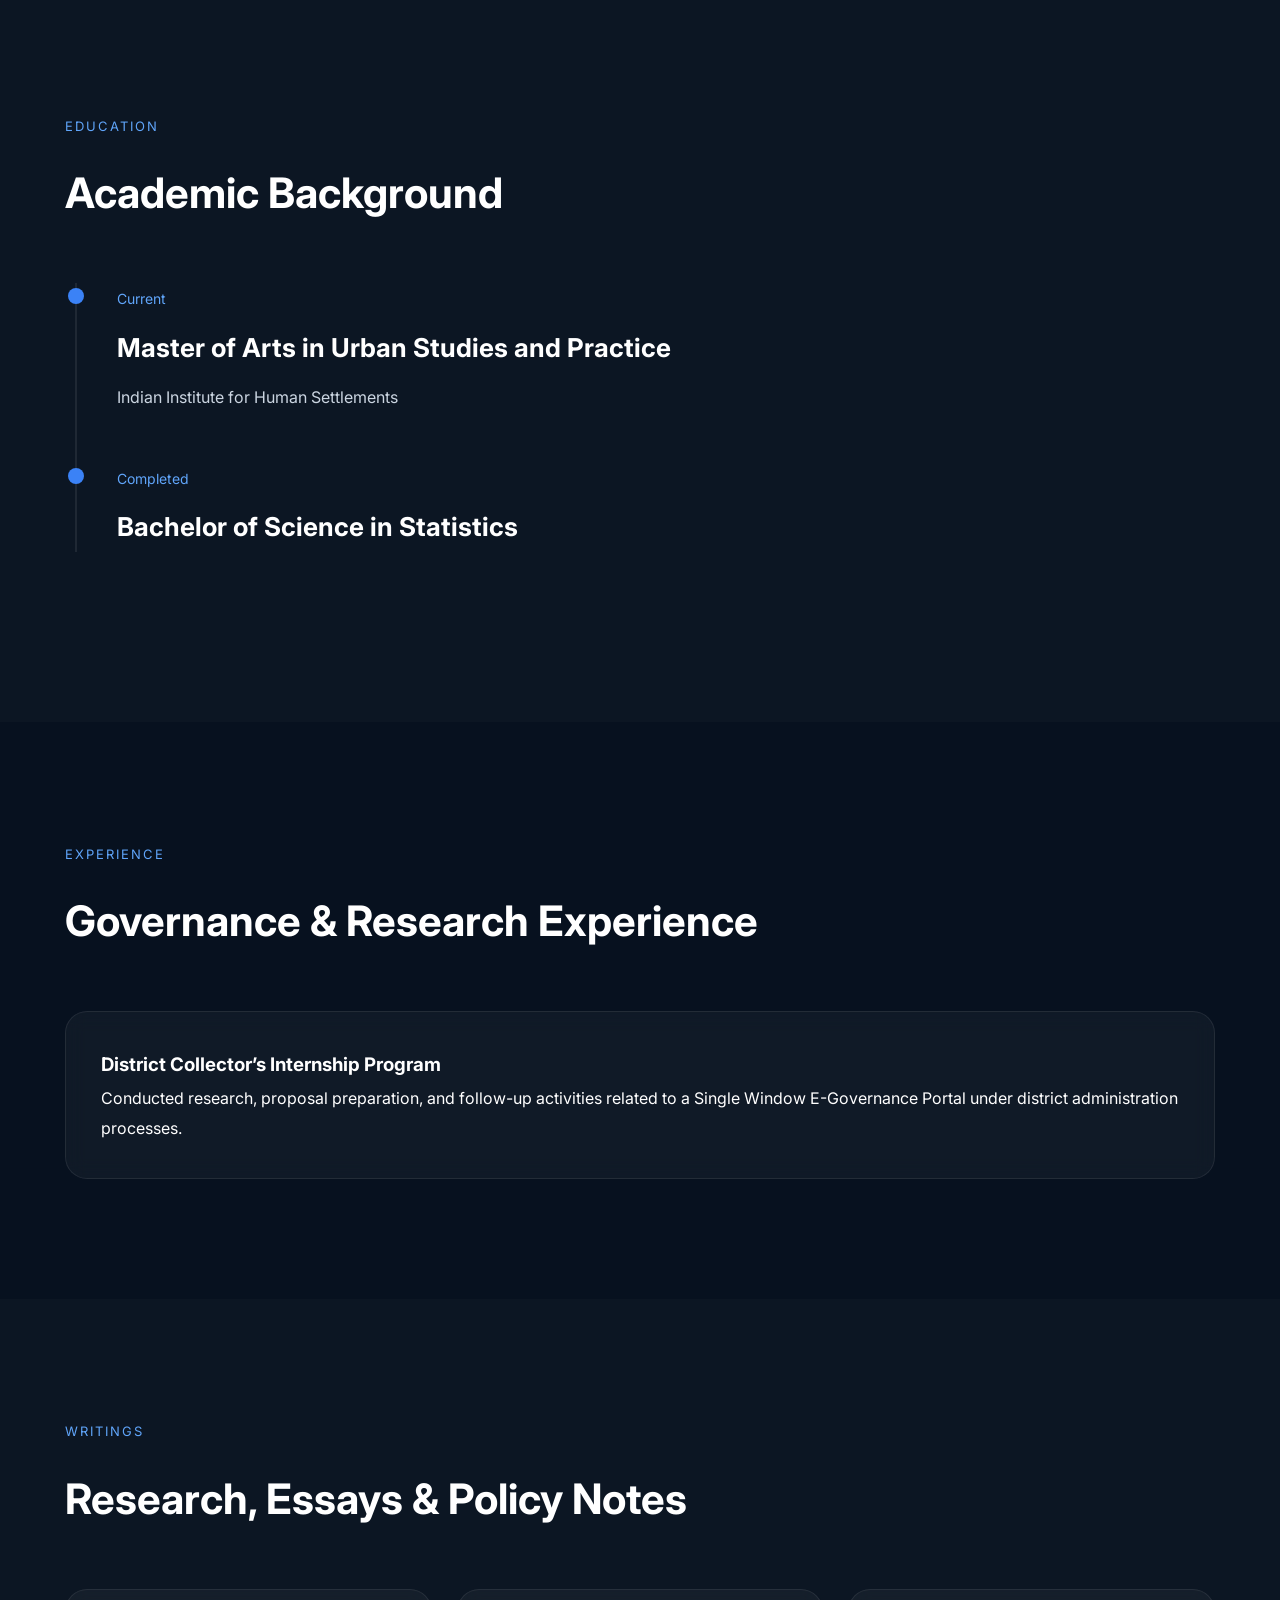
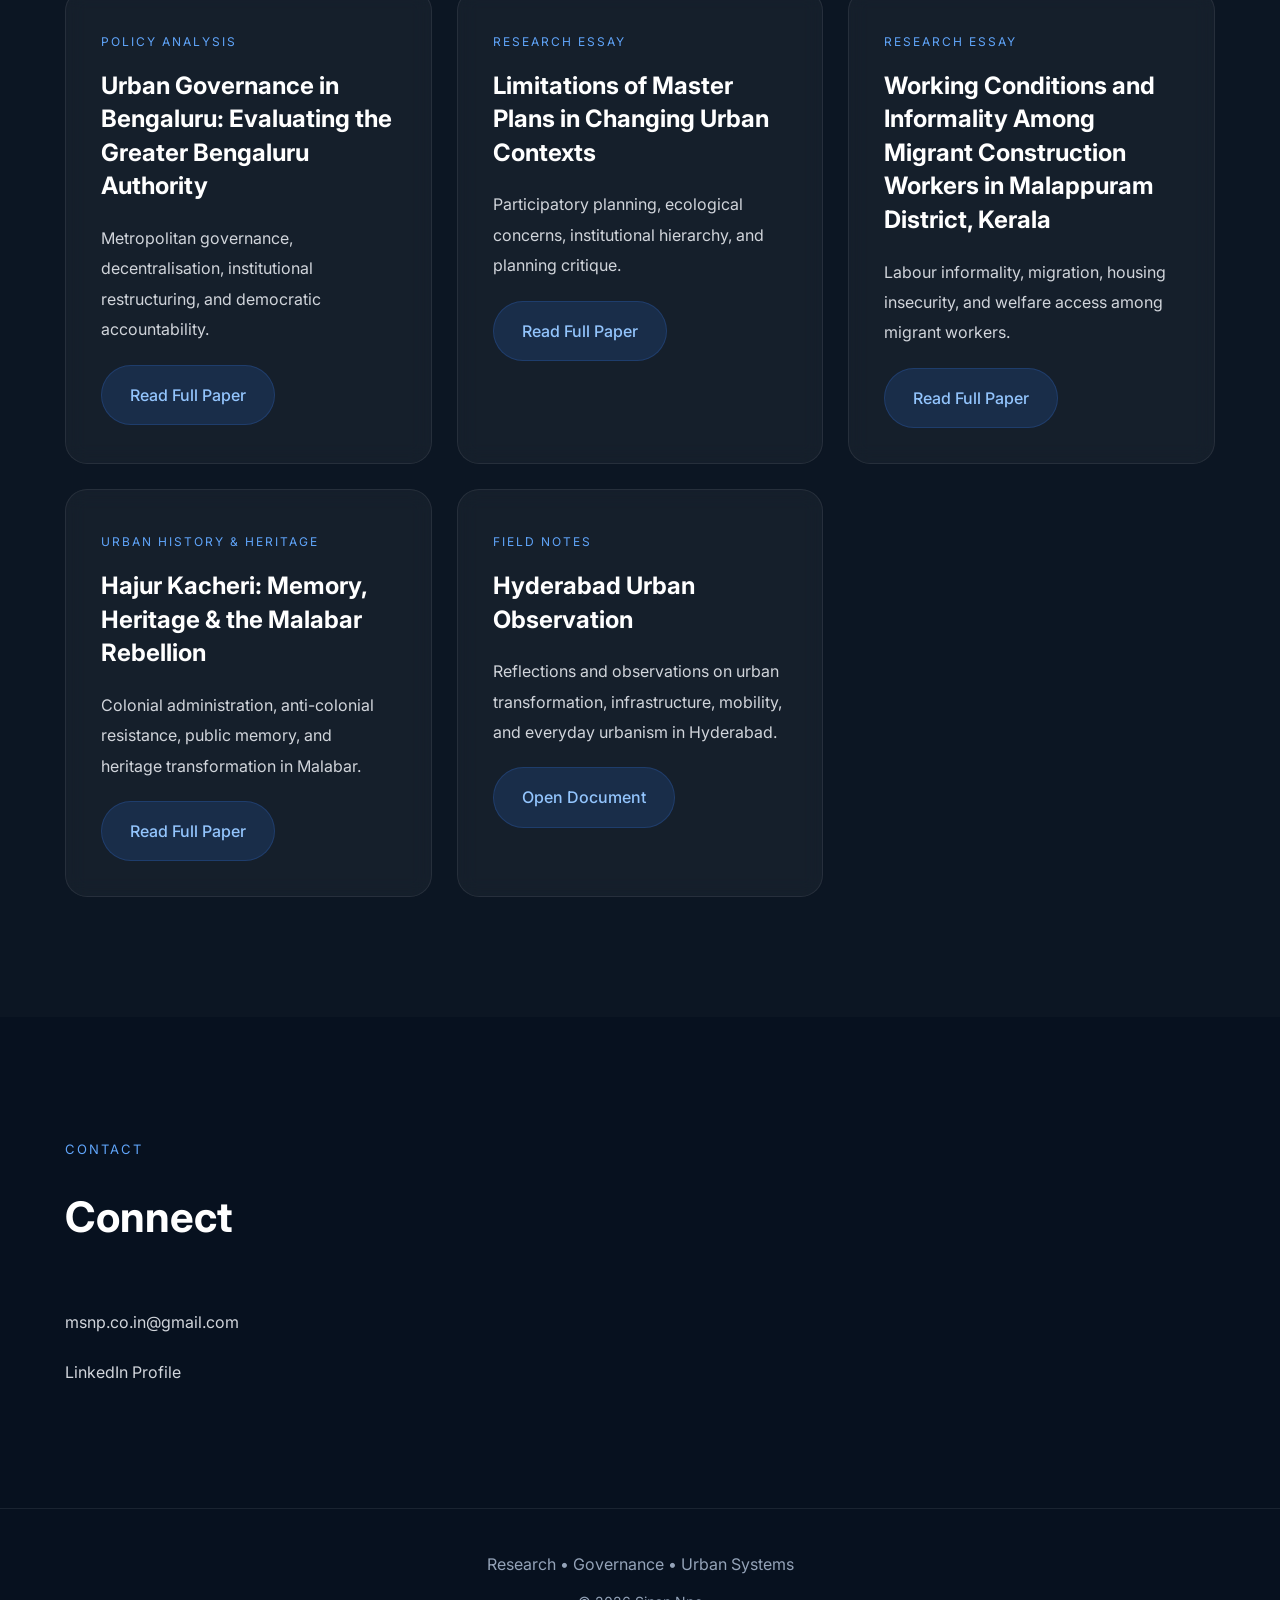
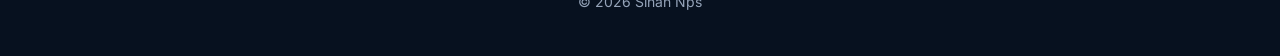
==== commit 3a554e65: "Update index.html" ====
--- a/index.html
+++ b/index.html
@@ -93,16 +93,18 @@
 
         <p>
           My work focuses on governance, urban systems,
-          planning, labour informality, and civic technology.
-          I am interested in understanding how institutions,
-          infrastructure, and communities interact within
-          rapidly changing urban environments.
+          planning, labour informality, civic technology,
+          and public systems innovation. I am interested
+          in understanding how institutions, infrastructure,
+          and communities interact within rapidly changing
+          urban environments.
         </p>
 
         <p>
           My research interests include urban governance,
           participatory planning, migration, public systems,
-          Southern Urbanism, and technology-enabled governance.
+          Southern Urbanism, urban heritage,
+          and technology-enabled governance.
         </p>
 
       </div>
@@ -213,6 +215,8 @@
 
       <div class="writing-grid">
 
+        <!-- WRITING 1 -->
+
         <div class="writing-card">
 
           <span class="writing-type">
@@ -226,16 +230,20 @@
 
           <p>
             Metropolitan governance, decentralisation,
-            institutional restructuring, and democratic accountability.
-          </p>
-
-          <a href="writings/bengaluru-governance.html"
+            institutional restructuring,
+            and democratic accountability.
+          </p>
+
+          <a
+            href="writings/bengaluru-governance.html"
             class="read-btn">
             Read Full Paper
           </a>
 
         </div>
 
+        <!-- WRITING 2 -->
+
         <div class="writing-card">
 
           <span class="writing-type">
@@ -248,15 +256,19 @@
 
           <p>
             Participatory planning, ecological concerns,
-            institutional hierarchy, and planning critique.
-          </p>
-
-          <a href="writings/master-plan-limitations.html"
+            institutional hierarchy,
+            and planning critique.
+          </p>
+
+          <a
+            href="writings/master-plan-limitations.html"
             class="read-btn">
             Read Full Paper
           </a>
 
         </div>
+
+        <!-- WRITING 3 -->
 
         <div class="writing-card">
 
@@ -270,17 +282,74 @@
           </h4>
 
           <p>
-            Labour informality, migration, housing insecurity,
+            Labour informality, migration,
+            housing insecurity,
             and welfare access among migrant workers.
           </p>
 
-          <a href="writings/migrant-workers-malappuram.html"
+          <a
+            href="writings/migrant-workers-malappuram.html"
             class="read-btn">
             Read Full Paper
           </a>
 
         </div>
 
+        <!-- WRITING 4 -->
+
+        <div class="writing-card">
+
+          <span class="writing-type">
+            Urban History & Heritage
+          </span>
+
+          <h4>
+            Hajur Kacheri:
+            Memory, Heritage & the Malabar Rebellion
+          </h4>
+
+          <p>
+            Colonial administration,
+            anti-colonial resistance,
+            public memory,
+            and heritage transformation in Malabar.
+          </p>
+
+          <a
+            href="writings/hajur-kacheri-heritage.html"
+            class="read-btn">
+            Read Full Paper
+          </a>
+
+        </div>
+
+        <!-- WRITING 5 -->
+
+        <div class="writing-card">
+
+          <span class="writing-type">
+            Field Notes
+          </span>
+
+          <h4>
+            Hyderabad Urban Observation
+          </h4>
+
+          <p>
+            Reflections and observations on urban transformation,
+            infrastructure, mobility,
+            and everyday urbanism in Hyderabad.
+          </p>
+
+          <a
+            href="https://drive.google.com/file/d/1RByb_GjaYwfjgIxUloEMRgX3G-CfKfJd/view?usp=sharing"
+            target="_blank"
+            class="read-btn">
+            Open Document
+          </a>
+
+        </div>
+
       </div>
 
     </div>
@@ -304,7 +373,8 @@
           msnp.co.in@gmail.com
         </a>
 
-        <a href="https://linkedin.com/in/sinan-nps-b1b9941a7"
+        <a
+          href="https://linkedin.com/in/sinan-nps-b1b9941a7"
           target="_blank">
           LinkedIn Profile
         </a>
--- a/style.css
+++ b/style.css
@@ -12,7 +12,7 @@
   font-family: "Inter", sans-serif;
   background: #07111f;
   color: #ffffff;
-  line-height: 1.8;
+  line-height: 1.9;
 }
 
 /* CONTAINER */
@@ -26,15 +26,22 @@
 /* NAVBAR */
 
 .navbar {
+  position: sticky;
+  top: 0;
+  z-index: 1000;
+
   width: 90%;
   max-width: 1150px;
+
   margin: auto;
+
   padding: 30px 0;
+
   display: flex;
   justify-content: space-between;
   align-items: center;
-  position: relative;
-  z-index: 10;
+
+  backdrop-filter: blur(10px);
 }
 
 .logo {
@@ -61,53 +68,77 @@
 
 .hero {
   min-height: 100vh;
+
   position: relative;
   overflow: hidden;
+
   background:
-    radial-gradient(circle at top left, rgba(59,130,246,0.15), transparent 30%),
+    radial-gradient(circle at top left,
+      rgba(59, 130, 246, 0.15),
+      transparent 30%),
     linear-gradient(135deg, #07111f, #0f172a);
 }
 
 .gradient {
   position: absolute;
+
   width: 600px;
   height: 600px;
+
   background: rgba(59, 130, 246, 0.12);
+
   filter: blur(120px);
+
   border-radius: 50%;
+
   top: -200px;
   right: -100px;
 }
 
 .hero-content {
   max-width: 850px;
+
   margin: auto;
+
   text-align: center;
+
   padding: 140px 20px;
+
   position: relative;
   z-index: 2;
 }
 
 .tag {
   color: #60a5fa;
+
   text-transform: uppercase;
+
   letter-spacing: 3px;
+
   font-size: 13px;
+
   margin-bottom: 25px;
 }
 
 .hero h1 {
   font-size: 72px;
+
   line-height: 1.1;
+
   margin-bottom: 30px;
+
   font-weight: 700;
 }
 
 .hero-text {
   color: #cbd5e1;
+
   max-width: 760px;
+
   margin: auto;
+
   font-size: 20px;
+
   margin-bottom: 45px;
 }
 
@@ -121,16 +152,24 @@
 }
 
 .primary-btn,
-.secondary-btn {
+.secondary-btn,
+.read-btn {
+
   padding: 14px 28px;
+
   border-radius: 50px;
+
   text-decoration: none;
+
   transition: 0.3s ease;
+
   font-weight: 500;
 }
 
 .primary-btn {
-  background: linear-gradient(135deg, #2563eb, #3b82f6);
+  background:
+    linear-gradient(135deg, #2563eb, #3b82f6);
+
   color: white;
 }
 
@@ -139,7 +178,8 @@
 }
 
 .secondary-btn {
-  border: 1px solid rgba(255,255,255,0.1);
+  border: 1px solid rgba(255, 255, 255, 0.1);
+
   color: white;
 }
 
@@ -147,6 +187,22 @@
   border-color: #3b82f6;
 }
 
+.read-btn {
+  display: inline-block;
+
+  margin-top: 20px;
+
+  background: rgba(59, 130, 246, 0.15);
+
+  color: #93c5fd;
+
+  border: 1px solid rgba(59, 130, 246, 0.2);
+}
+
+.read-btn:hover {
+  background: rgba(59, 130, 246, 0.25);
+}
+
 /* SECTIONS */
 
 .section {
@@ -154,7 +210,7 @@
 }
 
 .dark-section {
-  background: rgba(255,255,255,0.02);
+  background: rgba(255, 255, 255, 0.02);
 }
 
 .section-heading {
@@ -163,51 +219,73 @@
 
 .section-heading p {
   color: #60a5fa;
+
   text-transform: uppercase;
+
   letter-spacing: 2px;
+
   font-size: 13px;
+
   margin-bottom: 15px;
 }
 
 .section-heading h2 {
   font-size: 42px;
+
   max-width: 700px;
 }
 
-/* GLASS CARD */
-
-.glass-card {
-  background: rgba(255,255,255,0.04);
-  border: 1px solid rgba(255,255,255,0.08);
-  padding: 45px;
-  border-radius: 24px;
-  backdrop-filter: blur(12px);
-}
-
-.glass-card p {
-  color: #d1d5db;
-  margin-bottom: 20px;
+/* CARDS */
+
+.glass-card,
+.card,
+.writing-card {
+
+  background: rgba(255, 255, 255, 0.04);
+
+  border: 1px solid rgba(255, 255, 255, 0.08);
+
+  padding: 35px;
+
+  border-radius: 22px;
+
+  transition: 0.3s ease;
+
+  backdrop-filter: blur(10px);
+}
+
+.card:hover,
+.writing-card:hover {
+  transform: translateY(-6px);
+  border-color: #3b82f6;
 }
 
 /* TIMELINE */
 
 .timeline {
-  border-left: 2px solid rgba(255,255,255,0.08);
+  border-left: 2px solid rgba(255, 255, 255, 0.08);
+
   margin-left: 10px;
 }
 
 .timeline-item {
   position: relative;
+
   padding-left: 40px;
+
   margin-bottom: 50px;
 }
 
 .timeline-dot {
   width: 16px;
   height: 16px;
+
   background: #3b82f6;
+
   border-radius: 50%;
+
   position: absolute;
+
   left: -9px;
   top: 5px;
 }
@@ -229,50 +307,45 @@
   font-weight: 400;
 }
 
-/* CARDS */
-
-.cards {
+/* GRID */
+
+.cards,
+.writing-grid {
+
   display: grid;
-  grid-template-columns: repeat(auto-fit, minmax(320px, 1fr));
+
+  grid-template-columns:
+    repeat(auto-fit, minmax(320px, 1fr));
+
   gap: 25px;
 }
 
-.card {
-  background: rgba(255,255,255,0.04);
-  border: 1px solid rgba(255,255,255,0.08);
-  padding: 35px;
-  border-radius: 22px;
-  transition: 0.3s ease;
-}
-
-.card:hover {
-  transform: translateY(-6px);
-  border-color: #3b82f6;
-}
-
-.card h3 {
+/* WRITINGS */
+
+.writing-type {
+  color: #60a5fa;
+
+  text-transform: uppercase;
+
+  font-size: 12px;
+
+  letter-spacing: 2px;
+
+  display: inline-block;
+
+  margin-bottom: 15px;
+}
+
+.writing-card h4 {
+  margin-bottom: 20px;
+
   font-size: 24px;
-  margin-bottom: 20px;
-}
-
-.card p {
+
+  line-height: 1.4;
+}
+
+.writing-card p {
   color: #d1d5db;
-}
-
-/* RESEARCH GRID */
-
-.research-grid {
-  display: flex;
-  flex-wrap: wrap;
-  gap: 15px;
-}
-
-.research-grid span {
-  background: rgba(255,255,255,0.04);
-  border: 1px solid rgba(255,255,255,0.08);
-  padding: 14px 20px;
-  border-radius: 50px;
-  color: #e5e7eb;
 }
 
 /* CONTACT */
@@ -284,9 +357,8 @@
 }
 
 .contact-card a {
+  color: #d1d5db;
   text-decoration: none;
-  color: #d1d5db;
-  font-size: 18px;
   transition: 0.3s ease;
 }
 
@@ -298,9 +370,103 @@
 
 footer {
   text-align: center;
-  padding: 35px;
-  border-top: 1px solid rgba(255,255,255,0.08);
+
+  padding: 40px;
+
+  border-top:
+    1px solid rgba(255, 255, 255, 0.08);
+}
+
+footer p {
   color: #94a3b8;
+}
+
+.footer-name {
+  margin-top: 10px;
+
+  font-size: 14px;
+}
+
+/* ARTICLE PAGES */
+
+.article-page {
+  min-height: 100vh;
+}
+
+.article-container {
+  max-width: 900px;
+}
+
+.article-header {
+  margin-top: 50px;
+  margin-bottom: 50px;
+}
+
+.article-category {
+  color: #60a5fa;
+
+  text-transform: uppercase;
+
+  letter-spacing: 2px;
+
+  font-size: 13px;
+
+  margin-bottom: 20px;
+}
+
+.article-header h1 {
+  font-size: 54px;
+
+  line-height: 1.2;
+
+  margin-bottom: 20px;
+}
+
+.article-subtitle {
+  color: #cbd5e1;
+
+  font-size: 24px;
+
+  font-weight: 400;
+}
+
+.article-content {
+  padding: 50px;
+}
+
+.article-content p {
+  color: #d1d5db;
+
+  margin-bottom: 28px;
+
+  font-size: 18px;
+}
+
+.article-content h3 {
+  margin-top: 40px;
+
+  margin-bottom: 20px;
+
+  font-size: 28px;
+}
+
+/* ARTICLE IMAGES */
+
+.article-image {
+  margin: 50px 0;
+  text-align: center;
+}
+
+.article-image img {
+  width: 100%;
+  border-radius: 18px;
+  border: 1px solid rgba(255,255,255,0.08);
+}
+
+.image-caption {
+  margin-top: 12px;
+  color: #94a3b8;
+  font-size: 14px;
 }
 
 /* RESPONSIVE */
@@ -313,9 +479,9 @@
   }
 
   .nav-links {
-    gap: 18px;
     flex-wrap: wrap;
     justify-content: center;
+    gap: 18px;
   }
 
   .hero h1 {
@@ -330,8 +496,20 @@
     font-size: 32px;
   }
 
-  .glass-card {
+  .article-header h1 {
+    font-size: 36px;
+  }
+
+  .article-subtitle {
+    font-size: 20px;
+  }
+
+  .article-content {
     padding: 30px;
   }
 
-}
+  .article-content p {
+    font-size: 17px;
+  }
+
+}
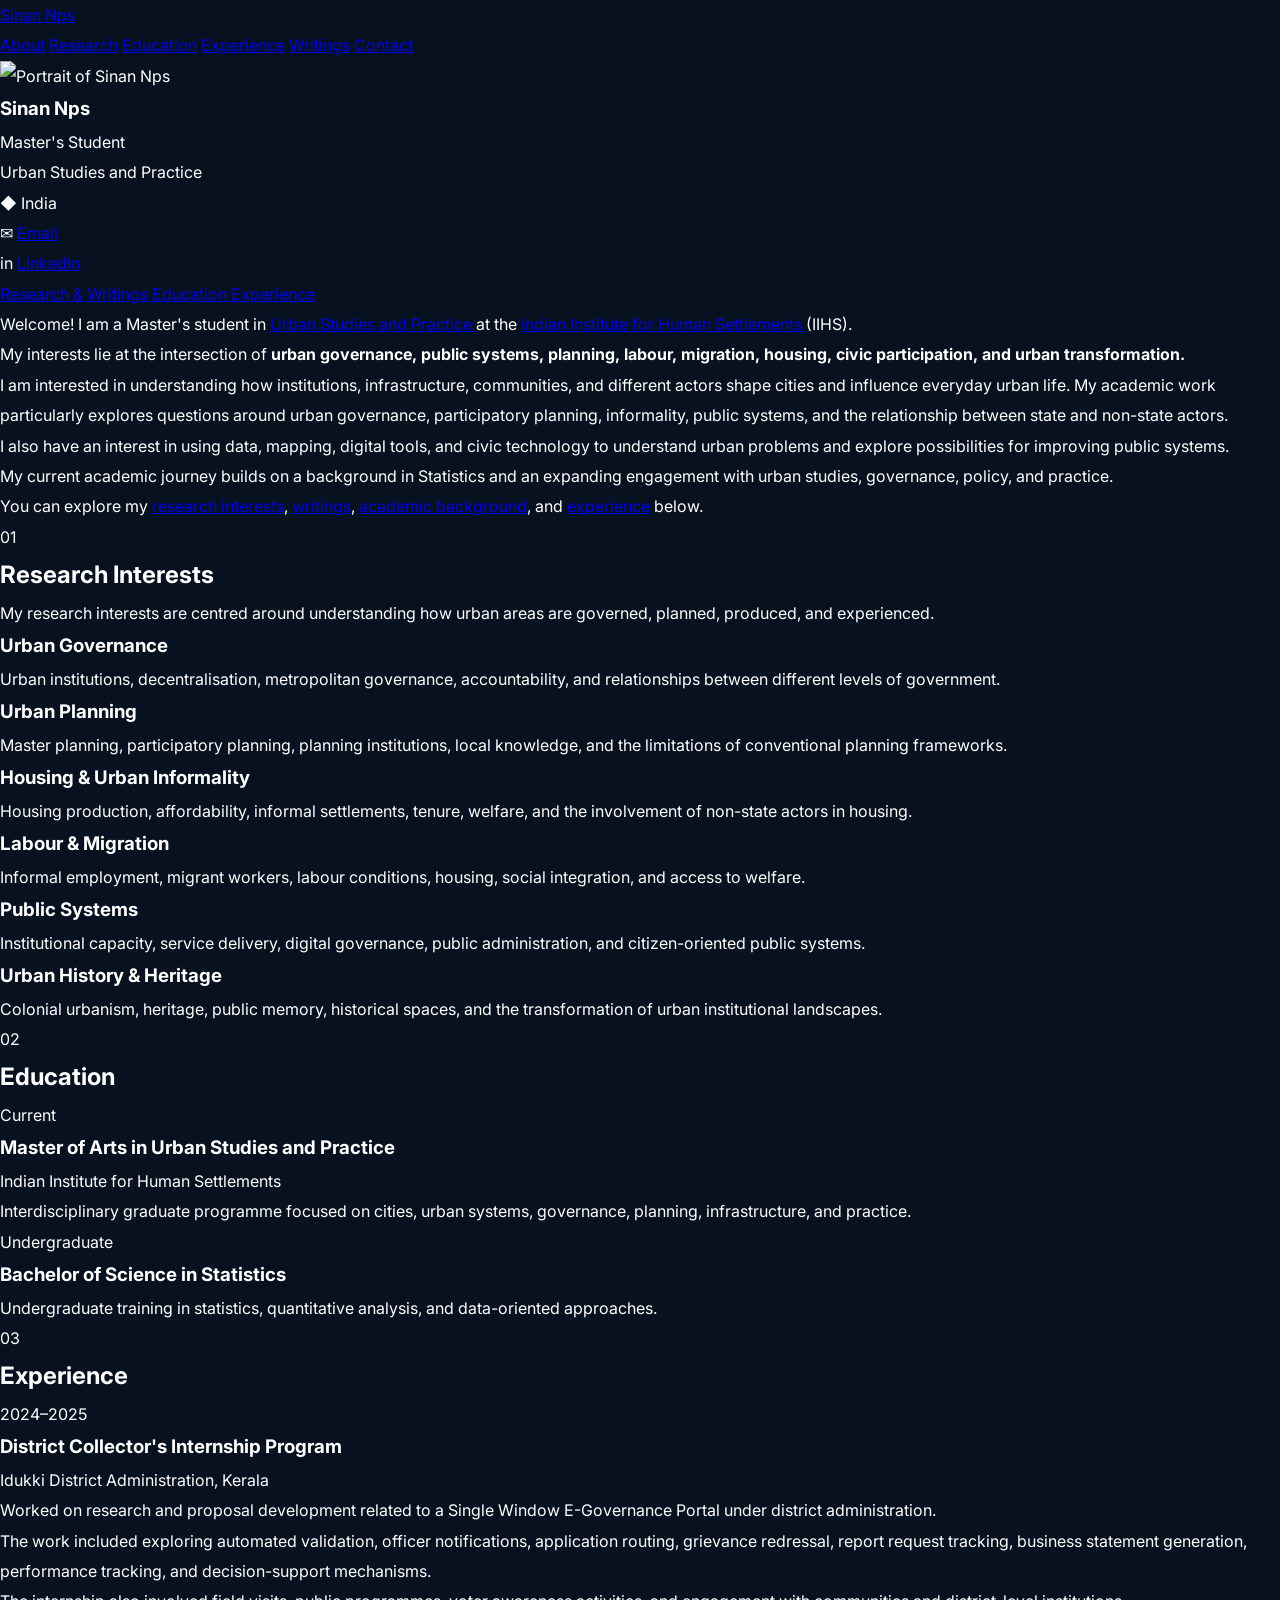
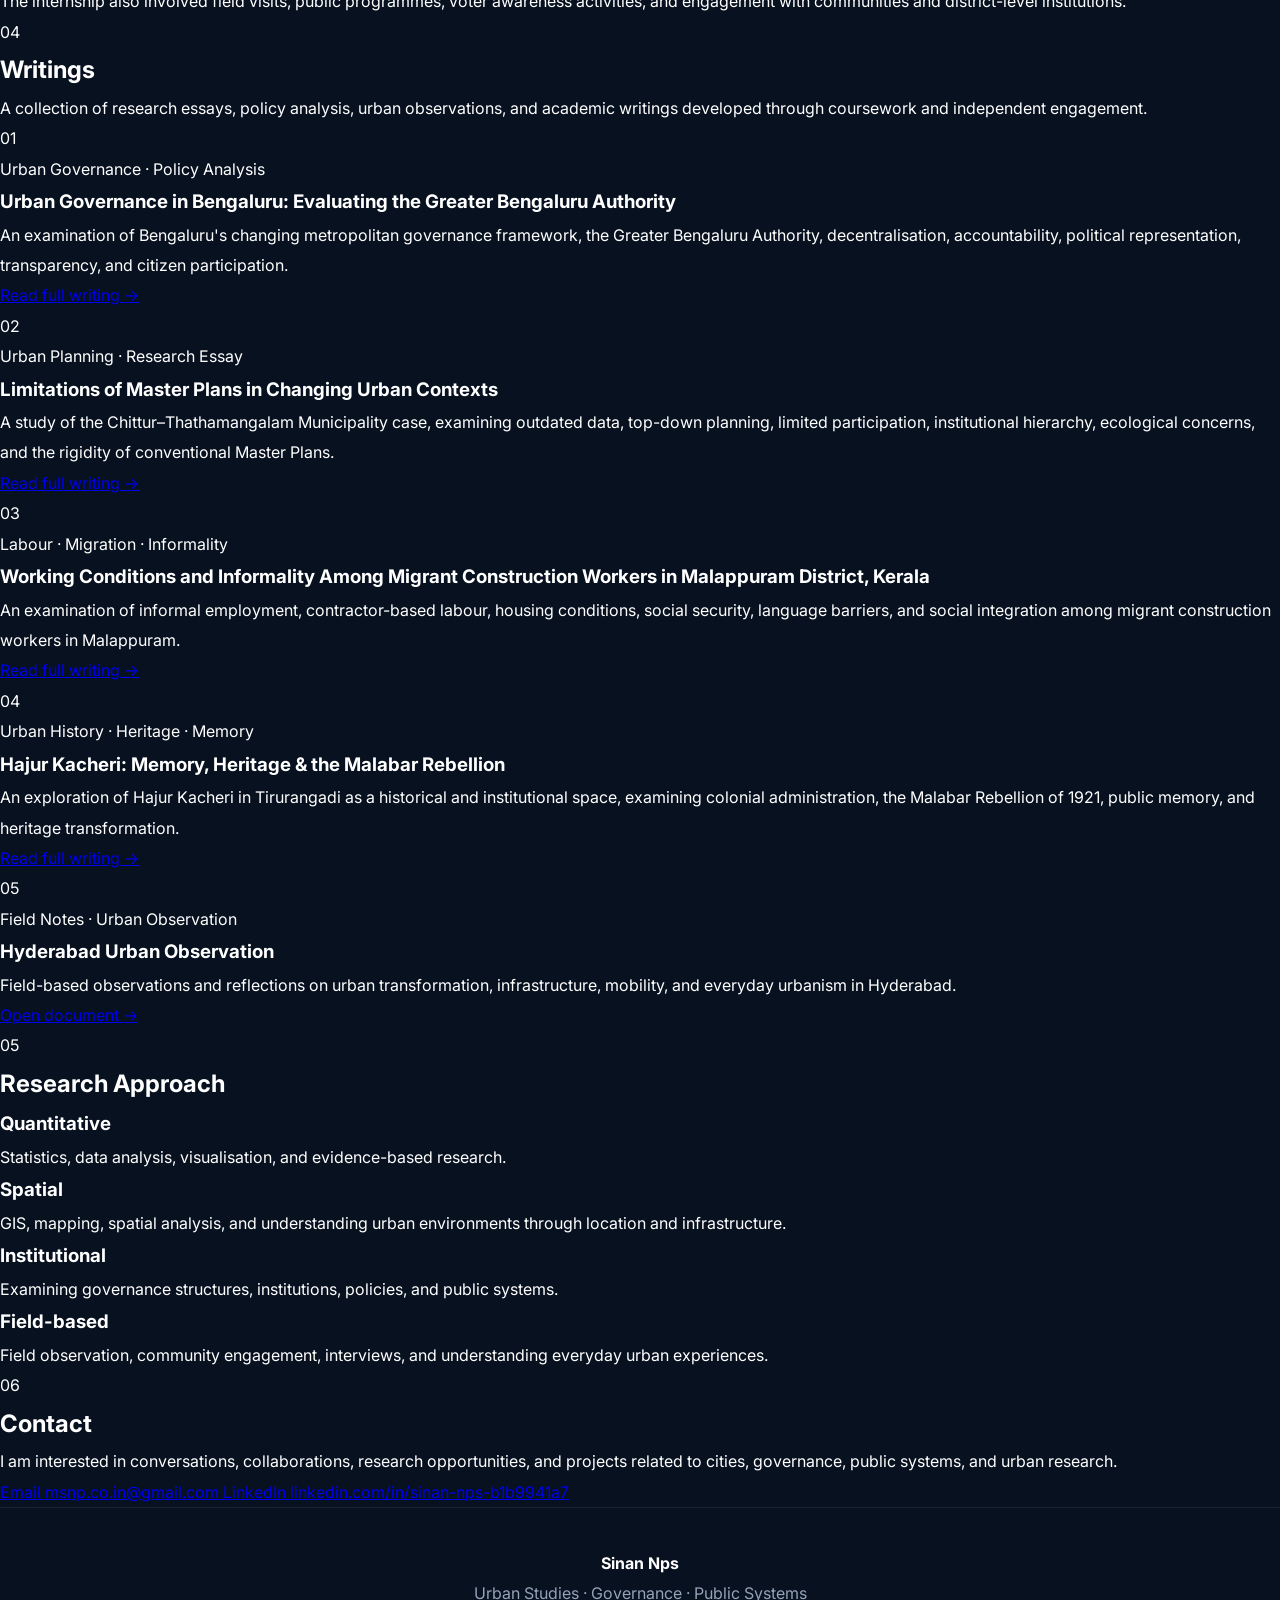
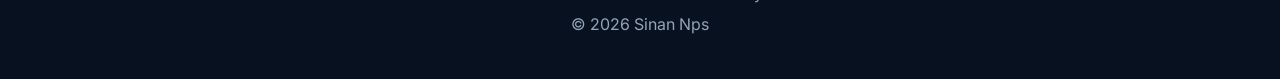
==== commit f9027903: "Update index.html" ====
--- a/index.html
+++ b/index.html
@@ -2,401 +2,919 @@
 <html lang="en">
 
 <head>
-  <meta charset="UTF-8" />
-  <meta name="viewport" content="width=device-width, initial-scale=1.0" />
-
-  <title>Sinan Nps</title>
-
-  <meta name="description"
-    content="Research portfolio of Sinan Nps focusing on urban governance, public systems, civic technology, labour and urban studies." />
+  <meta charset="UTF-8">
+  <meta name="viewport" content="width=device-width, initial-scale=1.0">
+
+  <title>Sinan Nps | Urban Studies & Public Systems</title>
+
+  <meta
+    name="description"
+    content="Academic and research profile of Sinan Nps, Master's student in Urban Studies and Practice at the Indian Institute for Human Settlements."
+  >
 
   <link rel="preconnect" href="https://fonts.googleapis.com">
   <link rel="preconnect" href="https://fonts.gstatic.com" crossorigin>
 
   <link
-    href="https://fonts.googleapis.com/css2?family=Inter:wght@300;400;500;600;700&display=swap"
-    rel="stylesheet">
-
-  <link rel="stylesheet" href="style.css" />
+    href="https://fonts.googleapis.com/css2?family=Inter:wght@300;400;500;600;700&family=Source+Sans+3:wght@300;400;500;600;700&display=swap"
+    rel="stylesheet"
+  >
+
+  <link rel="stylesheet" href="style.css">
 </head>
 
 <body>
 
-  <!-- HERO -->
-
-  <header class="hero">
-
-    <div class="gradient"></div>
-
-    <nav class="navbar">
-
-      <div class="logo">
+  <!-- =========================
+       NAVIGATION
+  ========================== -->
+
+  <header class="site-header">
+
+    <div class="nav-container">
+
+      <a href="index.html" class="site-name">
         Sinan Nps
-      </div>
-
-      <div class="nav-links">
+      </a>
+
+      <nav class="main-nav">
+
         <a href="#about">About</a>
+        <a href="#research">Research</a>
         <a href="#education">Education</a>
         <a href="#experience">Experience</a>
         <a href="#writings">Writings</a>
         <a href="#contact">Contact</a>
+
+      </nav>
+
+    </div>
+
+  </header>
+
+
+  <main>
+
+    <!-- =========================
+         PROFILE / INTRODUCTION
+    ========================== -->
+
+    <section class="profile-section" id="about">
+
+      <div class="profile-layout">
+
+        <!-- LEFT PROFILE COLUMN -->
+
+        <aside class="profile-sidebar">
+
+          <div class="profile-photo">
+
+            <img
+              src="images/profile.png"
+              alt="Portrait of Sinan Nps"
+            >
+
+          </div>
+
+          <h1 class="profile-name">
+            Sinan Nps
+          </h1>
+
+          <p class="profile-role">
+            Master's Student
+          </p>
+
+          <p class="profile-field">
+            Urban Studies and Practice
+          </p>
+
+
+          <div class="profile-details">
+
+            <div class="profile-detail">
+              <span class="detail-icon">◆</span>
+              <span>India</span>
+            </div>
+
+            <div class="profile-detail">
+
+              <span class="detail-icon">✉</span>
+
+              <a href="mailto:msnp.co.in@gmail.com">
+                Email
+              </a>
+
+            </div>
+
+            <div class="profile-detail">
+
+              <span class="detail-icon">in</span>
+
+              <a
+                href="https://linkedin.com/in/sinan-nps-b1b9941a7"
+                target="_blank"
+                rel="noopener noreferrer"
+              >
+                LinkedIn
+              </a>
+
+            </div>
+
+          </div>
+
+
+          <div class="profile-links">
+
+            <a href="#writings">
+              Research & Writings
+            </a>
+
+            <a href="#education">
+              Education
+            </a>
+
+            <a href="#experience">
+              Experience
+            </a>
+
+          </div>
+
+        </aside>
+
+
+        <!-- RIGHT INTRODUCTION COLUMN -->
+
+        <div class="intro-content">
+
+          <p class="intro-lead">
+
+            Welcome! I am a Master's student in
+            <a href="#education">
+              Urban Studies and Practice
+            </a>
+            at the
+            <a
+              href="https://iihs.co.in/"
+              target="_blank"
+              rel="noopener noreferrer"
+            >
+              Indian Institute for Human Settlements
+            </a>
+            (IIHS).
+
+          </p>
+
+
+          <p>
+
+            My interests lie at the intersection of
+            <strong>urban governance, public systems,
+            planning, labour, migration, housing,
+            civic participation, and urban transformation.</strong>
+
+          </p>
+
+
+          <p>
+
+            I am interested in understanding how institutions,
+            infrastructure, communities, and different actors
+            shape cities and influence everyday urban life.
+            My academic work particularly explores questions
+            around urban governance, participatory planning,
+            informality, public systems, and the relationship
+            between state and non-state actors.
+
+          </p>
+
+
+          <p>
+
+            I also have an interest in using data, mapping,
+            digital tools, and civic technology to understand
+            urban problems and explore possibilities for
+            improving public systems.
+
+          </p>
+
+
+          <p>
+
+            My current academic journey builds on a background
+            in Statistics and an expanding engagement with
+            urban studies, governance, policy, and practice.
+
+          </p>
+
+
+          <p class="intro-links">
+
+            You can explore my
+            <a href="#research">research interests</a>,
+            <a href="#writings">writings</a>,
+            <a href="#education">academic background</a>,
+            and
+            <a href="#experience">experience</a>
+            below.
+
+          </p>
+
+        </div>
+
       </div>
 
-    </nav>
-
-    <div class="hero-content">
-
-      <p class="tag">
-        Governance • Urban Studies • Civic Technology
-      </p>
-
-      <h1>
-        Researching Public Systems,
-        Urban Futures & Civic Innovation
-      </h1>
-
-      <p class="hero-text">
-        Sinan Nps is a researcher and Master's student in Urban Studies and
-        Practice at the Indian Institute for Human Settlements, working on
-        governance, urbanism, civic technology, labour, migration,
-        and public systems innovation.
-      </p>
-
-      <div class="hero-buttons">
-
-        <a href="#writings" class="primary-btn">
-          Explore Writings
-        </a>
-
-        <a href="mailto:msnp.co.in@gmail.com" class="secondary-btn">
-          Contact
-        </a>
+    </section>
+
+
+    <!-- =========================
+         RESEARCH
+    ========================== -->
+
+    <section class="content-section" id="research">
+
+      <div class="content-container">
+
+        <div class="section-title">
+
+          <span>01</span>
+
+          <h2>Research Interests</h2>
+
+        </div>
+
+
+        <div class="research-intro">
+
+          <p>
+            My research interests are centred around
+            understanding how urban areas are governed,
+            planned, produced, and experienced.
+          </p>
+
+        </div>
+
+
+        <div class="research-grid">
+
+          <article class="research-item">
+
+            <h3>
+              Urban Governance
+            </h3>
+
+            <p>
+              Urban institutions, decentralisation,
+              metropolitan governance, accountability,
+              and relationships between different
+              levels of government.
+            </p>
+
+          </article>
+
+
+          <article class="research-item">
+
+            <h3>
+              Urban Planning
+            </h3>
+
+            <p>
+              Master planning, participatory planning,
+              planning institutions, local knowledge,
+              and the limitations of conventional
+              planning frameworks.
+            </p>
+
+          </article>
+
+
+          <article class="research-item">
+
+            <h3>
+              Housing & Urban Informality
+            </h3>
+
+            <p>
+              Housing production, affordability,
+              informal settlements, tenure,
+              welfare, and the involvement of
+              non-state actors in housing.
+            </p>
+
+          </article>
+
+
+          <article class="research-item">
+
+            <h3>
+              Labour & Migration
+            </h3>
+
+            <p>
+              Informal employment, migrant workers,
+              labour conditions, housing, social
+              integration, and access to welfare.
+            </p>
+
+          </article>
+
+
+          <article class="research-item">
+
+            <h3>
+              Public Systems
+            </h3>
+
+            <p>
+              Institutional capacity, service delivery,
+              digital governance, public administration,
+              and citizen-oriented public systems.
+            </p>
+
+          </article>
+
+
+          <article class="research-item">
+
+            <h3>
+              Urban History & Heritage
+            </h3>
+
+            <p>
+              Colonial urbanism, heritage,
+              public memory, historical spaces,
+              and the transformation of urban
+              institutional landscapes.
+            </p>
+
+          </article>
+
+        </div>
 
       </div>
 
+    </section>
+
+
+    <!-- =========================
+         EDUCATION
+    ========================== -->
+
+    <section class="content-section light-section" id="education">
+
+      <div class="content-container">
+
+        <div class="section-title">
+
+          <span>02</span>
+
+          <h2>Education</h2>
+
+        </div>
+
+
+        <div class="education-list">
+
+          <article class="education-item">
+
+            <div class="education-year">
+              Current
+            </div>
+
+            <div class="education-main">
+
+              <h3>
+                Master of Arts in Urban Studies and Practice
+              </h3>
+
+              <p class="institution">
+                Indian Institute for Human Settlements
+              </p>
+
+              <p>
+                Interdisciplinary graduate programme focused
+                on cities, urban systems, governance,
+                planning, infrastructure, and practice.
+              </p>
+
+            </div>
+
+          </article>
+
+
+          <article class="education-item">
+
+            <div class="education-year">
+              Undergraduate
+            </div>
+
+            <div class="education-main">
+
+              <h3>
+                Bachelor of Science in Statistics
+              </h3>
+
+              <p>
+                Undergraduate training in statistics,
+                quantitative analysis, and data-oriented
+                approaches.
+              </p>
+
+            </div>
+
+          </article>
+
+        </div>
+
+      </div>
+
+    </section>
+
+
+    <!-- =========================
+         EXPERIENCE
+    ========================== -->
+
+    <section class="content-section" id="experience">
+
+      <div class="content-container">
+
+        <div class="section-title">
+
+          <span>03</span>
+
+          <h2>Experience</h2>
+
+        </div>
+
+
+        <div class="experience-list">
+
+          <article class="experience-item">
+
+            <div class="experience-period">
+              2024–2025
+            </div>
+
+            <div class="experience-main">
+
+              <h3>
+                District Collector's Internship Program
+              </h3>
+
+              <p class="experience-location">
+                Idukki District Administration, Kerala
+              </p>
+
+              <p>
+
+                Worked on research and proposal development
+                related to a Single Window E-Governance
+                Portal under district administration.
+
+              </p>
+
+              <p>
+
+                The work included exploring automated
+                validation, officer notifications,
+                application routing, grievance redressal,
+                report request tracking, business statement
+                generation, performance tracking, and
+                decision-support mechanisms.
+
+              </p>
+
+              <p>
+
+                The internship also involved field visits,
+                public programmes, voter awareness activities,
+                and engagement with communities and
+                district-level institutions.
+
+              </p>
+
+            </div>
+
+          </article>
+
+        </div>
+
+      </div>
+
+    </section>
+
+
+    <!-- =========================
+         WRITINGS
+    ========================== -->
+
+    <section class="content-section light-section" id="writings">
+
+      <div class="content-container">
+
+        <div class="section-title">
+
+          <span>04</span>
+
+          <h2>Writings</h2>
+
+        </div>
+
+
+        <p class="section-description">
+
+          A collection of research essays, policy analysis,
+          urban observations, and academic writings developed
+          through coursework and independent engagement.
+
+        </p>
+
+
+        <div class="writing-list">
+
+
+          <!-- WRITING 1 -->
+
+          <article class="writing-entry">
+
+            <div class="writing-number">
+              01
+            </div>
+
+            <div class="writing-main">
+
+              <span class="writing-category">
+                Urban Governance · Policy Analysis
+              </span>
+
+              <h3>
+                Urban Governance in Bengaluru:
+                Evaluating the Greater Bengaluru Authority
+              </h3>
+
+              <p>
+
+                An examination of Bengaluru's changing
+                metropolitan governance framework, the
+                Greater Bengaluru Authority, decentralisation,
+                accountability, political representation,
+                transparency, and citizen participation.
+
+              </p>
+
+              <a
+                href="writings/bengaluru-governance.html"
+                class="text-link"
+              >
+                Read full writing →
+              </a>
+
+            </div>
+
+          </article>
+
+
+          <!-- WRITING 2 -->
+
+          <article class="writing-entry">
+
+            <div class="writing-number">
+              02
+            </div>
+
+            <div class="writing-main">
+
+              <span class="writing-category">
+                Urban Planning · Research Essay
+              </span>
+
+              <h3>
+                Limitations of Master Plans in Changing
+                Urban Contexts
+              </h3>
+
+              <p>
+
+                A study of the Chittur–Thathamangalam
+                Municipality case, examining outdated data,
+                top-down planning, limited participation,
+                institutional hierarchy, ecological concerns,
+                and the rigidity of conventional Master Plans.
+
+              </p>
+
+              <a
+                href="writings/master-plan-limitations.html"
+                class="text-link"
+              >
+                Read full writing →
+              </a>
+
+            </div>
+
+          </article>
+
+
+          <!-- WRITING 3 -->
+
+          <article class="writing-entry">
+
+            <div class="writing-number">
+              03
+            </div>
+
+            <div class="writing-main">
+
+              <span class="writing-category">
+                Labour · Migration · Informality
+              </span>
+
+              <h3>
+                Working Conditions and Informality Among
+                Migrant Construction Workers in
+                Malappuram District, Kerala
+              </h3>
+
+              <p>
+
+                An examination of informal employment,
+                contractor-based labour, housing conditions,
+                social security, language barriers, and
+                social integration among migrant construction
+                workers in Malappuram.
+
+              </p>
+
+              <a
+                href="writings/migrant-workers-malappuram.html"
+                class="text-link"
+              >
+                Read full writing →
+              </a>
+
+            </div>
+
+          </article>
+
+
+          <!-- WRITING 4 -->
+
+          <article class="writing-entry">
+
+            <div class="writing-number">
+              04
+            </div>
+
+            <div class="writing-main">
+
+              <span class="writing-category">
+                Urban History · Heritage · Memory
+              </span>
+
+              <h3>
+                Hajur Kacheri:
+                Memory, Heritage & the Malabar Rebellion
+              </h3>
+
+              <p>
+
+                An exploration of Hajur Kacheri in Tirurangadi
+                as a historical and institutional space,
+                examining colonial administration,
+                the Malabar Rebellion of 1921,
+                public memory, and heritage transformation.
+
+              </p>
+
+              <a
+                href="writings/hajur-kacheri-heritage.html"
+                class="text-link"
+              >
+                Read full writing →
+              </a>
+
+            </div>
+
+          </article>
+
+
+          <!-- WRITING 5 -->
+
+          <article class="writing-entry">
+
+            <div class="writing-number">
+              05
+            </div>
+
+            <div class="writing-main">
+
+              <span class="writing-category">
+                Field Notes · Urban Observation
+              </span>
+
+              <h3>
+                Hyderabad Urban Observation
+              </h3>
+
+              <p>
+
+                Field-based observations and reflections
+                on urban transformation, infrastructure,
+                mobility, and everyday urbanism in Hyderabad.
+
+              </p>
+
+              <a
+                href="https://drive.google.com/file/d/1RByb_GjaYwfjgIxUloEMRgX3G-CfKfJd/view?usp=sharing"
+                target="_blank"
+                rel="noopener noreferrer"
+                class="text-link"
+              >
+                Open document →
+              </a>
+
+            </div>
+
+          </article>
+
+
+        </div>
+
+      </div>
+
+    </section>
+
+
+    <!-- =========================
+         APPROACH / SKILLS
+    ========================== -->
+
+    <section class="content-section" id="approach">
+
+      <div class="content-container">
+
+        <div class="section-title">
+
+          <span>05</span>
+
+          <h2>Research Approach</h2>
+
+        </div>
+
+
+        <div class="approach-grid">
+
+          <div>
+
+            <h3>
+              Quantitative
+            </h3>
+
+            <p>
+              Statistics, data analysis,
+              visualisation, and evidence-based
+              research.
+            </p>
+
+          </div>
+
+
+          <div>
+
+            <h3>
+              Spatial
+            </h3>
+
+            <p>
+              GIS, mapping, spatial analysis,
+              and understanding urban environments
+              through location and infrastructure.
+            </p>
+
+          </div>
+
+
+          <div>
+
+            <h3>
+              Institutional
+            </h3>
+
+            <p>
+              Examining governance structures,
+              institutions, policies, and
+              public systems.
+            </p>
+
+          </div>
+
+
+          <div>
+
+            <h3>
+              Field-based
+            </h3>
+
+            <p>
+              Field observation, community engagement,
+              interviews, and understanding everyday
+              urban experiences.
+            </p>
+
+          </div>
+
+        </div>
+
+      </div>
+
+    </section>
+
+
+    <!-- =========================
+         CONTACT
+    ========================== -->
+
+    <section class="content-section contact-section" id="contact">
+
+      <div class="content-container">
+
+        <div class="section-title">
+
+          <span>06</span>
+
+          <h2>Contact</h2>
+
+        </div>
+
+
+        <div class="contact-layout">
+
+          <div>
+
+            <p class="contact-intro">
+
+              I am interested in conversations,
+              collaborations, research opportunities,
+              and projects related to cities,
+              governance, public systems, and
+              urban research.
+
+            </p>
+
+          </div>
+
+
+          <div class="contact-links">
+
+            <a href="mailto:msnp.co.in@gmail.com">
+              <span>Email</span>
+              msnp.co.in@gmail.com
+            </a>
+
+            <a
+              href="https://linkedin.com/in/sinan-nps-b1b9941a7"
+              target="_blank"
+              rel="noopener noreferrer"
+            >
+              <span>LinkedIn</span>
+              linkedin.com/in/sinan-nps-b1b9941a7
+            </a>
+
+          </div>
+
+        </div>
+
+      </div>
+
+    </section>
+
+  </main>
+
+
+  <!-- =========================
+       FOOTER
+  ========================== -->
+
+  <footer class="site-footer">
+
+    <div class="footer-container">
+
+      <div>
+        <strong>Sinan Nps</strong>
+        <p>
+          Urban Studies · Governance · Public Systems
+        </p>
+      </div>
+
+      <div>
+        <p>
+          © 2026 Sinan Nps
+        </p>
+      </div>
+
     </div>
 
-  </header>
-
-  <!-- ABOUT -->
-
-  <section class="section" id="about">
-
-    <div class="container">
-
-      <div class="section-heading">
-        <p>About</p>
-        <h2>Interdisciplinary Research & Public Systems</h2>
-      </div>
-
-      <div class="glass-card">
-
-        <p>
-          My work focuses on governance, urban systems,
-          planning, labour informality, civic technology,
-          and public systems innovation. I am interested
-          in understanding how institutions, infrastructure,
-          and communities interact within rapidly changing
-          urban environments.
-        </p>
-
-        <p>
-          My research interests include urban governance,
-          participatory planning, migration, public systems,
-          Southern Urbanism, urban heritage,
-          and technology-enabled governance.
-        </p>
-
-      </div>
-
-    </div>
-
-  </section>
-
-  <!-- EDUCATION -->
-
-  <section class="section dark-section" id="education">
-
-    <div class="container">
-
-      <div class="section-heading">
-        <p>Education</p>
-        <h2>Academic Background</h2>
-      </div>
-
-      <div class="timeline">
-
-        <div class="timeline-item">
-
-          <div class="timeline-dot"></div>
-
-          <div class="timeline-content">
-
-            <span class="year">Current</span>
-
-            <h3>
-              Master of Arts in Urban Studies and Practice
-            </h3>
-
-            <h4>
-              Indian Institute for Human Settlements
-            </h4>
-
-          </div>
-
-        </div>
-
-        <div class="timeline-item">
-
-          <div class="timeline-dot"></div>
-
-          <div class="timeline-content">
-
-            <span class="year">Completed</span>
-
-            <h3>
-              Bachelor of Science in Statistics
-            </h3>
-
-          </div>
-
-        </div>
-
-      </div>
-
-    </div>
-
-  </section>
-
-  <!-- EXPERIENCE -->
-
-  <section class="section" id="experience">
-
-    <div class="container">
-
-      <div class="section-heading">
-        <p>Experience</p>
-        <h2>Governance & Research Experience</h2>
-      </div>
-
-      <div class="cards">
-
-        <div class="card">
-
-          <h3>
-            District Collector’s Internship Program
-          </h3>
-
-          <p>
-            Conducted research, proposal preparation,
-            and follow-up activities related to a
-            Single Window E-Governance Portal
-            under district administration processes.
-          </p>
-
-        </div>
-
-      </div>
-
-    </div>
-
-  </section>
-
-  <!-- WRITINGS -->
-
-  <section class="section dark-section" id="writings">
-
-    <div class="container">
-
-      <div class="section-heading">
-        <p>Writings</p>
-        <h2>Research, Essays & Policy Notes</h2>
-      </div>
-
-      <div class="writing-grid">
-
-        <!-- WRITING 1 -->
-
-        <div class="writing-card">
-
-          <span class="writing-type">
-            Policy Analysis
-          </span>
-
-          <h4>
-            Urban Governance in Bengaluru:
-            Evaluating the Greater Bengaluru Authority
-          </h4>
-
-          <p>
-            Metropolitan governance, decentralisation,
-            institutional restructuring,
-            and democratic accountability.
-          </p>
-
-          <a
-            href="writings/bengaluru-governance.html"
-            class="read-btn">
-            Read Full Paper
-          </a>
-
-        </div>
-
-        <!-- WRITING 2 -->
-
-        <div class="writing-card">
-
-          <span class="writing-type">
-            Research Essay
-          </span>
-
-          <h4>
-            Limitations of Master Plans in Changing Urban Contexts
-          </h4>
-
-          <p>
-            Participatory planning, ecological concerns,
-            institutional hierarchy,
-            and planning critique.
-          </p>
-
-          <a
-            href="writings/master-plan-limitations.html"
-            class="read-btn">
-            Read Full Paper
-          </a>
-
-        </div>
-
-        <!-- WRITING 3 -->
-
-        <div class="writing-card">
-
-          <span class="writing-type">
-            Research Essay
-          </span>
-
-          <h4>
-            Working Conditions and Informality Among Migrant
-            Construction Workers in Malappuram District, Kerala
-          </h4>
-
-          <p>
-            Labour informality, migration,
-            housing insecurity,
-            and welfare access among migrant workers.
-          </p>
-
-          <a
-            href="writings/migrant-workers-malappuram.html"
-            class="read-btn">
-            Read Full Paper
-          </a>
-
-        </div>
-
-        <!-- WRITING 4 -->
-
-        <div class="writing-card">
-
-          <span class="writing-type">
-            Urban History & Heritage
-          </span>
-
-          <h4>
-            Hajur Kacheri:
-            Memory, Heritage & the Malabar Rebellion
-          </h4>
-
-          <p>
-            Colonial administration,
-            anti-colonial resistance,
-            public memory,
-            and heritage transformation in Malabar.
-          </p>
-
-          <a
-            href="writings/hajur-kacheri-heritage.html"
-            class="read-btn">
-            Read Full Paper
-          </a>
-
-        </div>
-
-        <!-- WRITING 5 -->
-
-        <div class="writing-card">
-
-          <span class="writing-type">
-            Field Notes
-          </span>
-
-          <h4>
-            Hyderabad Urban Observation
-          </h4>
-
-          <p>
-            Reflections and observations on urban transformation,
-            infrastructure, mobility,
-            and everyday urbanism in Hyderabad.
-          </p>
-
-          <a
-            href="https://drive.google.com/file/d/1RByb_GjaYwfjgIxUloEMRgX3G-CfKfJd/view?usp=sharing"
-            target="_blank"
-            class="read-btn">
-            Open Document
-          </a>
-
-        </div>
-
-      </div>
-
-    </div>
-
-  </section>
-
-  <!-- CONTACT -->
-
-  <section class="section" id="contact">
-
-    <div class="container">
-
-      <div class="section-heading">
-        <p>Contact</p>
-        <h2>Connect</h2>
-      </div>
-
-      <div class="contact-card">
-
-        <a href="mailto:msnp.co.in@gmail.com">
-          msnp.co.in@gmail.com
-        </a>
-
-        <a
-          href="https://linkedin.com/in/sinan-nps-b1b9941a7"
-          target="_blank">
-          LinkedIn Profile
-        </a>
-
-      </div>
-
-    </div>
-
-  </section>
-
-  <!-- FOOTER -->
-
-  <footer>
-
-    <p>
-      Research • Governance • Urban Systems
-    </p>
-
-    <p class="footer-name">
-      © 2026 Sinan Nps
-    </p>
-
   </footer>
 
 </body>
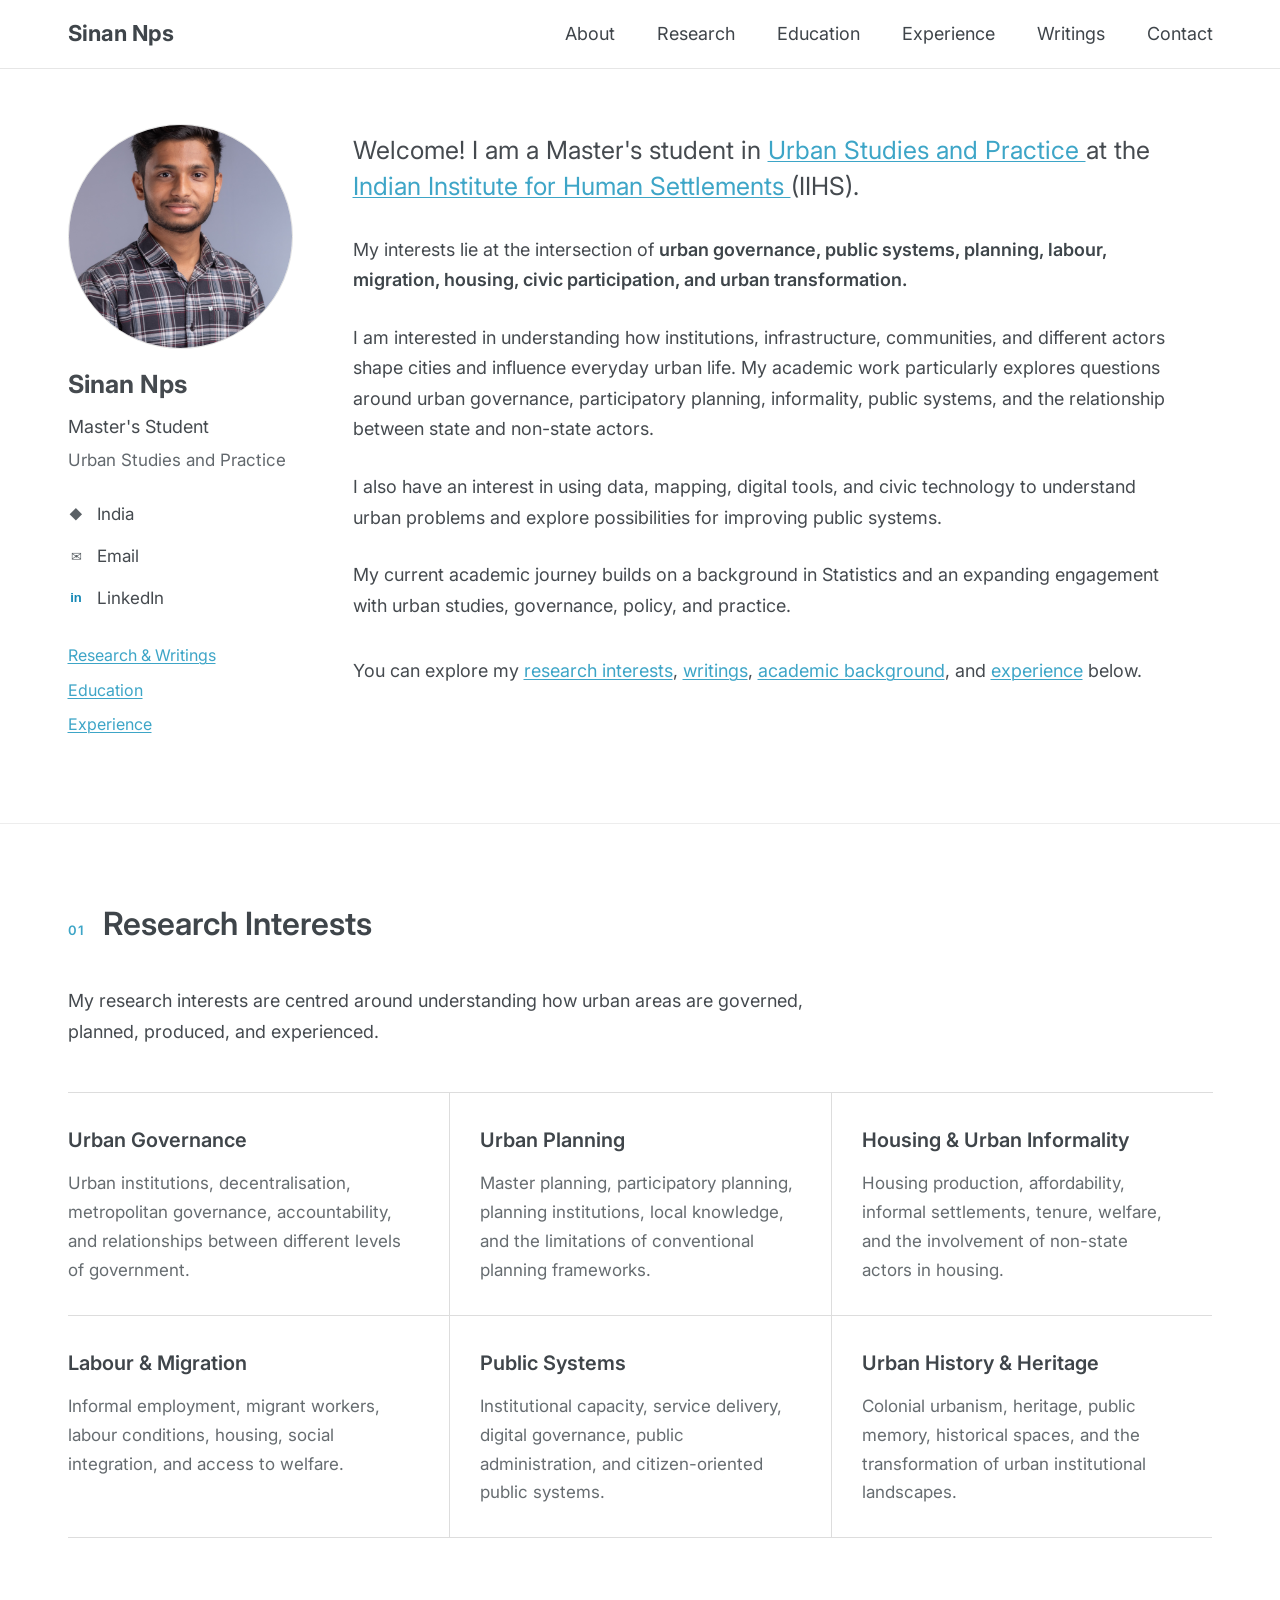
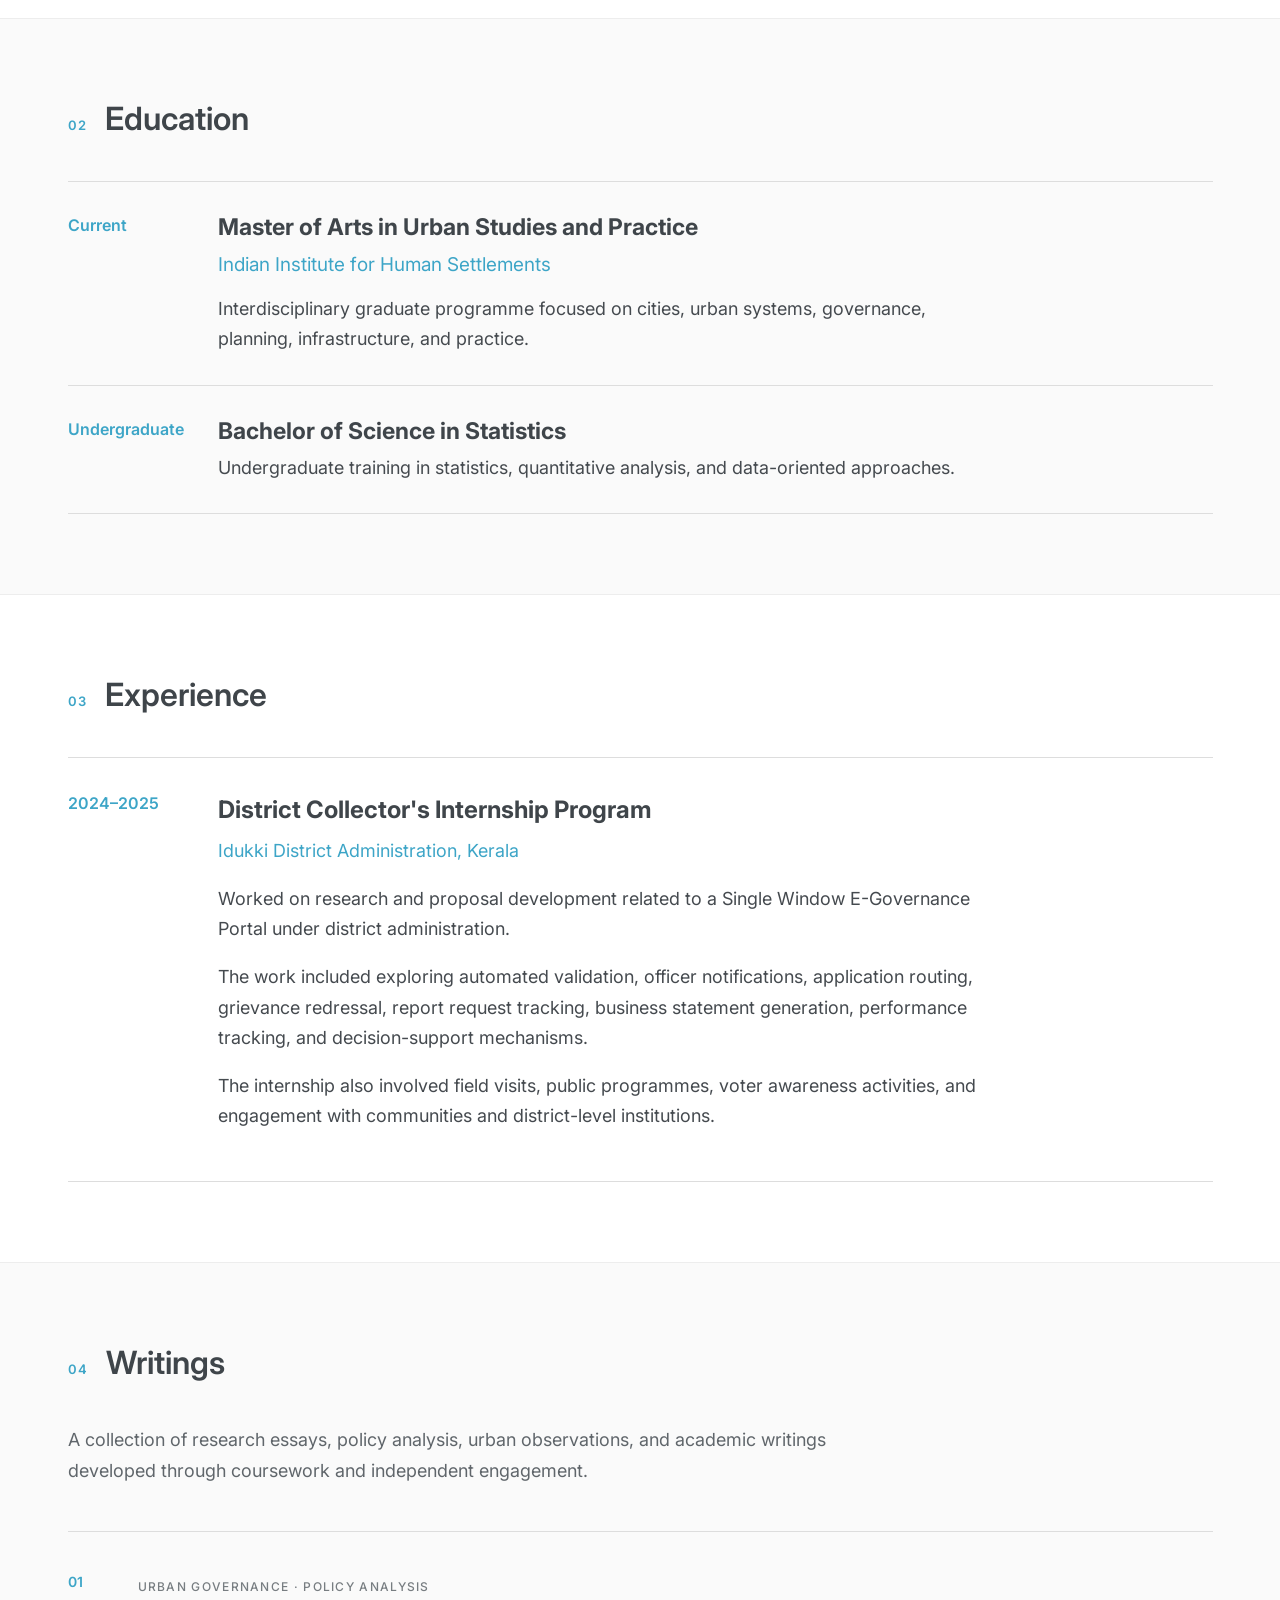
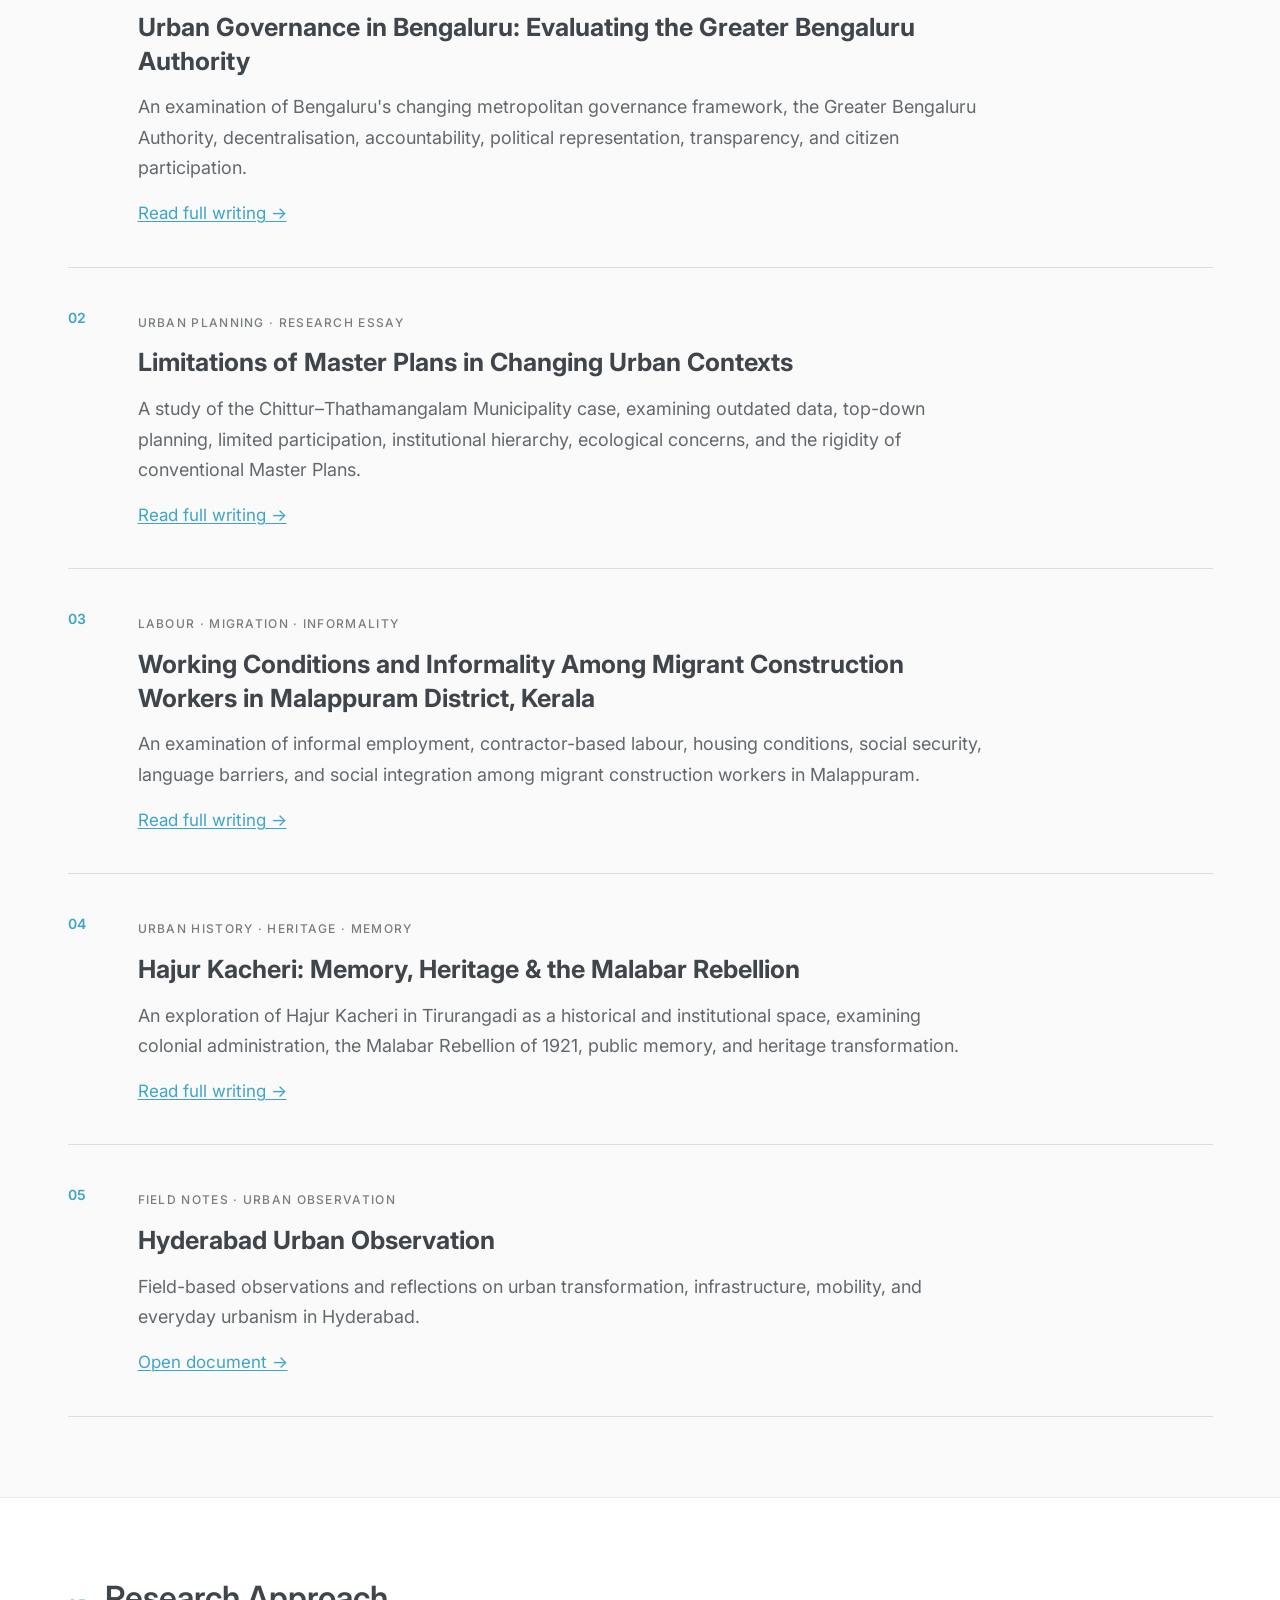
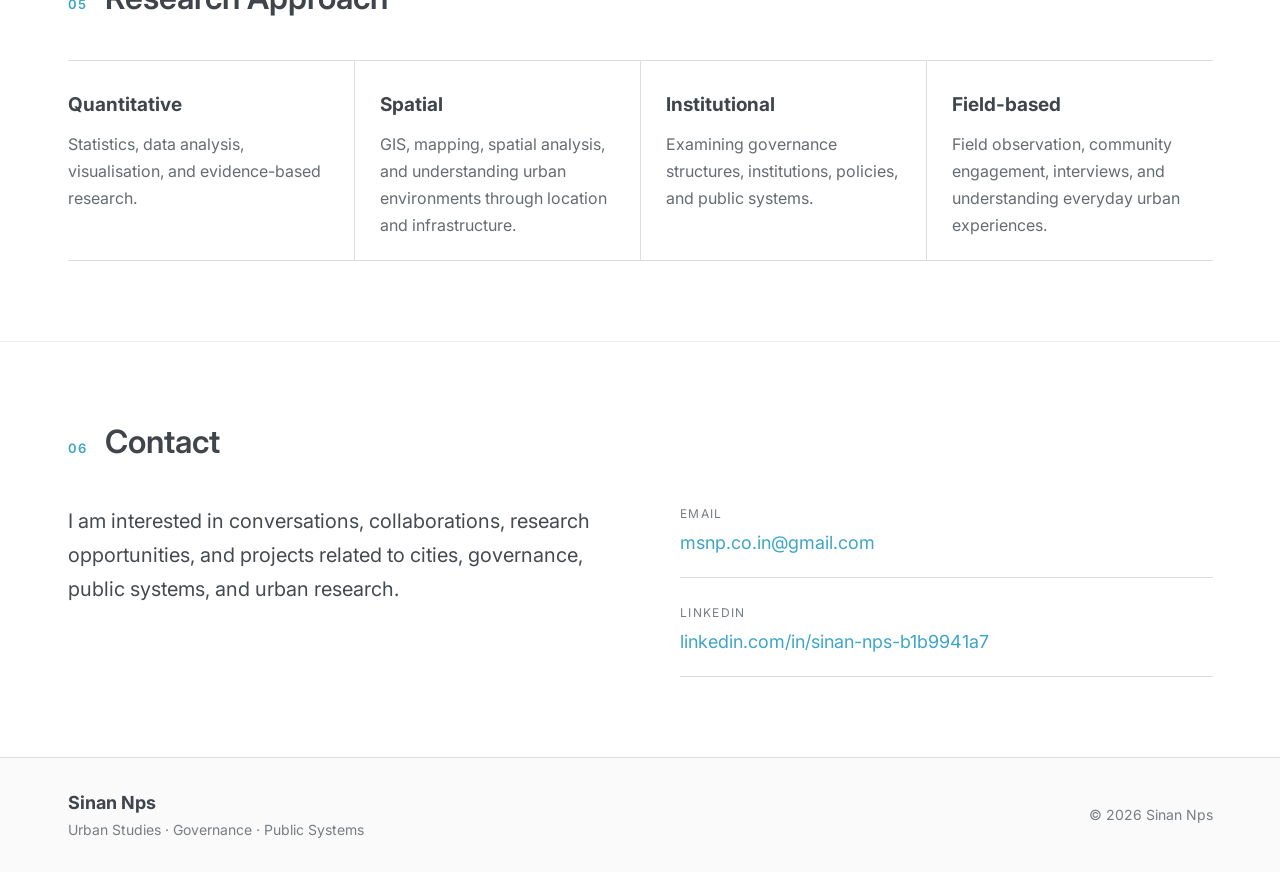
==== commit 9313e3d8: "Update index.html" ====
--- a/index.html
+++ b/index.html
@@ -70,7 +70,7 @@
           <div class="profile-photo">
 
             <img
-              src="images/profile.png"
+              src="images/profile.jpg"
               alt="Portrait of Sinan Nps"
             >
 
--- a/style.css
+++ b/style.css
@@ -1,3 +1,7 @@
+/* =====================================================
+   BASE
+===================================================== */
+
 * {
   margin: 0;
   padding: 0;
@@ -9,507 +13,963 @@
 }
 
 body {
-  font-family: "Inter", sans-serif;
-  background: #07111f;
-  color: #ffffff;
-  line-height: 1.9;
-}
-
-/* CONTAINER */
-
-.container {
-  width: 90%;
-  max-width: 1150px;
-  margin: auto;
-}
-
-/* NAVBAR */
-
-.navbar {
+  font-family: "Source Sans 3", "Inter", Arial, sans-serif;
+  background: #ffffff;
+  color: #454a4f;
+  line-height: 1.7;
+  font-size: 18px;
+}
+
+a {
+  color: #3da5c7;
+  text-decoration: underline;
+  text-decoration-thickness: 1px;
+  text-underline-offset: 2px;
+}
+
+a:hover {
+  color: #237e9c;
+}
+
+
+/* =====================================================
+   HEADER / NAVIGATION
+===================================================== */
+
+.site-header {
+  width: 100%;
+  background: #ffffff;
+  border-bottom: 1px solid #e6e6e6;
   position: sticky;
   top: 0;
   z-index: 1000;
-
-  width: 90%;
-  max-width: 1150px;
-
+}
+
+.nav-container {
+  width: min(1145px, 92%);
   margin: auto;
 
+  min-height: 68px;
+
+  display: flex;
+  align-items: center;
+  justify-content: space-between;
+}
+
+.site-name {
+  color: #3f454a;
+  text-decoration: none;
+
+  font-family: "Inter", sans-serif;
+  font-size: 22px;
+  font-weight: 700;
+}
+
+.site-name:hover {
+  color: #3f454a;
+}
+
+.main-nav {
+  display: flex;
+  align-items: center;
+  gap: 42px;
+}
+
+.main-nav a {
+  color: #3f454a;
+  text-decoration: none;
+
+  font-family: "Inter", sans-serif;
+  font-size: 18px;
+  font-weight: 400;
+
+  transition: color 0.2s ease;
+}
+
+.main-nav a:hover {
+  color: #3da5c7;
+}
+
+
+/* =====================================================
+   PROFILE / HERO
+===================================================== */
+
+.profile-section {
+  width: min(1145px, 92%);
+  margin: auto;
+
+  padding: 55px 0 85px;
+}
+
+.profile-layout {
+  display: grid;
+  grid-template-columns: 245px 1fr;
+  column-gap: 40px;
+  align-items: start;
+}
+
+
+/* =====================================================
+   PROFILE SIDEBAR
+===================================================== */
+
+.profile-sidebar {
+  text-align: left;
+}
+
+.profile-photo {
+  width: 225px;
+  height: 225px;
+
+  margin-bottom: 20px;
+
+  border-radius: 50%;
+
+  overflow: hidden;
+
+  border: 1px solid #e2e2e2;
+
+  background: #f4f4f4;
+}
+
+.profile-photo img {
+  width: 100%;
+  height: 100%;
+
+  object-fit: cover;
+
+  display: block;
+}
+
+.profile-name {
+  color: #454a4f;
+
+  font-family: "Inter", sans-serif;
+
+  font-size: 25px;
+  line-height: 1.25;
+
+  margin-bottom: 12px;
+}
+
+.profile-role {
+  font-size: 18px;
+  margin-bottom: 3px;
+}
+
+.profile-field {
+  font-size: 17px;
+  color: #62686d;
+
+  margin-bottom: 25px;
+}
+
+
+/* =====================================================
+   PROFILE DETAILS
+===================================================== */
+
+.profile-details {
+  display: flex;
+  flex-direction: column;
+  gap: 13px;
+
+  margin-top: 20px;
+}
+
+.profile-detail {
+  display: flex;
+  align-items: center;
+
+  gap: 12px;
+
+  font-size: 17px;
+}
+
+.profile-detail a {
+  color: #454a4f;
+  text-decoration: none;
+}
+
+.profile-detail a:hover {
+  color: #3da5c7;
+}
+
+.detail-icon {
+  width: 17px;
+
+  display: inline-flex;
+  justify-content: center;
+
+  color: #5a6065;
+
+  font-size: 13px;
+}
+
+.profile-detail:nth-child(3) .detail-icon {
+  color: #1487b5;
+
+  font-family: Arial, sans-serif;
+  font-weight: bold;
+}
+
+
+/* =====================================================
+   PROFILE EXTRA LINKS
+===================================================== */
+
+.profile-links {
+  margin-top: 30px;
+
+  display: flex;
+  flex-direction: column;
+  gap: 7px;
+}
+
+.profile-links a {
+  font-size: 16px;
+}
+
+
+/* =====================================================
+   INTRODUCTION
+===================================================== */
+
+.intro-content {
+  max-width: 820px;
+
+  padding-top: 8px;
+}
+
+.intro-content p {
+  margin-bottom: 27px;
+}
+
+.intro-content .intro-lead {
+  font-size: 25px;
+  line-height: 1.45;
+
+  margin-bottom: 30px;
+}
+
+.intro-content strong {
+  color: #3e454a;
+  font-weight: 600;
+}
+
+.intro-links {
+  margin-top: 35px;
+}
+
+
+/* =====================================================
+   GENERAL CONTENT SECTIONS
+===================================================== */
+
+.content-section {
+  padding: 80px 0;
+  border-top: 1px solid #ededed;
+}
+
+.light-section {
+  background: #fafafa;
+}
+
+.content-container {
+  width: min(1145px, 92%);
+  margin: auto;
+}
+
+
+/* =====================================================
+   SECTION HEADINGS
+===================================================== */
+
+.section-title {
+  display: flex;
+  align-items: baseline;
+
+  gap: 18px;
+
+  margin-bottom: 42px;
+}
+
+.section-title span {
+  color: #3da5c7;
+
+  font-family: "Inter", sans-serif;
+
+  font-size: 13px;
+  font-weight: 600;
+
+  letter-spacing: 1px;
+}
+
+.section-title h2 {
+  color: #3f454a;
+
+  font-family: "Inter", sans-serif;
+
+  font-size: 32px;
+  line-height: 1.25;
+
+  font-weight: 600;
+}
+
+.section-description {
+  max-width: 850px;
+
+  margin-bottom: 45px;
+
+  color: #60666b;
+}
+
+
+/* =====================================================
+   RESEARCH
+===================================================== */
+
+.research-intro {
+  max-width: 800px;
+
+  margin-bottom: 45px;
+}
+
+.research-grid {
+  display: grid;
+
+  grid-template-columns:
+    repeat(3, 1fr);
+
+  gap: 0;
+
+  border-top: 1px solid #dddddd;
+}
+
+.research-item {
+  padding: 30px 30px 30px 0;
+
+  border-bottom: 1px solid #dddddd;
+}
+
+.research-item:not(:nth-child(3n + 1)) {
+  padding-left: 30px;
+  border-left: 1px solid #dddddd;
+}
+
+.research-item h3 {
+  color: #3f454a;
+
+  font-family: "Inter", sans-serif;
+
+  font-size: 20px;
+  font-weight: 600;
+
+  margin-bottom: 12px;
+}
+
+.research-item p {
+  color: #666c70;
+
+  font-size: 17px;
+}
+
+
+/* =====================================================
+   EDUCATION
+===================================================== */
+
+.education-list {
+  border-top: 1px solid #dddddd;
+}
+
+.education-item {
+  display: grid;
+
+  grid-template-columns: 150px 1fr;
+
   padding: 30px 0;
 
+  border-bottom: 1px solid #dddddd;
+}
+
+.education-year {
+  color: #3da5c7;
+
+  font-size: 16px;
+  font-weight: 600;
+}
+
+.education-main {
+  max-width: 780px;
+}
+
+.education-main h3 {
+  color: #3f454a;
+
+  font-family: "Inter", sans-serif;
+
+  font-size: 23px;
+  line-height: 1.35;
+
+  margin-bottom: 6px;
+}
+
+.education-main .institution {
+  color: #3da5c7;
+
+  font-size: 19px;
+
+  margin-bottom: 12px;
+}
+
+
+/* =====================================================
+   EXPERIENCE
+===================================================== */
+
+.experience-list {
+  border-top: 1px solid #dddddd;
+}
+
+.experience-item {
+  display: grid;
+
+  grid-template-columns: 150px 1fr;
+
+  padding: 32px 0;
+
+  border-bottom: 1px solid #dddddd;
+}
+
+.experience-period {
+  color: #3da5c7;
+
+  font-size: 16px;
+  font-weight: 600;
+}
+
+.experience-main {
+  max-width: 800px;
+}
+
+.experience-main h3 {
+  color: #3f454a;
+
+  font-family: "Inter", sans-serif;
+
+  font-size: 24px;
+
+  margin-bottom: 5px;
+}
+
+.experience-location {
+  color: #3da5c7;
+
+  margin-bottom: 18px;
+}
+
+.experience-main p {
+  margin-bottom: 17px;
+}
+
+
+/* =====================================================
+   WRITINGS
+===================================================== */
+
+.writing-list {
+  border-top: 1px solid #dddddd;
+}
+
+.writing-entry {
+  display: grid;
+
+  grid-template-columns: 70px 1fr;
+
+  padding: 38px 0;
+
+  border-bottom: 1px solid #dddddd;
+}
+
+.writing-number {
+  color: #3da5c7;
+
+  font-family: "Inter", sans-serif;
+
+  font-size: 14px;
+  font-weight: 600;
+}
+
+.writing-main {
+  max-width: 850px;
+}
+
+.writing-category {
+  color: #777d81;
+
+  font-family: "Inter", sans-serif;
+
+  font-size: 12px;
+  font-weight: 500;
+
+  text-transform: uppercase;
+  letter-spacing: 1.3px;
+}
+
+.writing-main h3 {
+  color: #3f454a;
+
+  font-family: "Inter", sans-serif;
+
+  font-size: 25px;
+  line-height: 1.35;
+
+  margin: 10px 0 14px;
+}
+
+.writing-main p {
+  color: #62686c;
+
+  margin-bottom: 14px;
+}
+
+.text-link {
+  font-size: 17px;
+}
+
+
+/* =====================================================
+   RESEARCH APPROACH
+===================================================== */
+
+.approach-grid {
+  display: grid;
+
+  grid-template-columns:
+    repeat(4, 1fr);
+
+  gap: 0;
+
+  border-top: 1px solid #dddddd;
+}
+
+.approach-grid > div {
+  padding: 28px 25px 20px 0;
+
+  border-bottom: 1px solid #dddddd;
+}
+
+.approach-grid > div:not(:first-child) {
+  padding-left: 25px;
+  border-left: 1px solid #dddddd;
+}
+
+.approach-grid h3 {
+  color: #3f454a;
+
+  font-family: "Inter", sans-serif;
+
+  font-size: 19px;
+
+  margin-bottom: 10px;
+}
+
+.approach-grid p {
+  color: #666c70;
+
+  font-size: 16px;
+}
+
+
+/* =====================================================
+   CONTACT
+===================================================== */
+
+.contact-section {
+  background: #ffffff;
+}
+
+.contact-layout {
+  display: grid;
+
+  grid-template-columns: 1fr 1fr;
+
+  gap: 80px;
+}
+
+.contact-intro {
+  max-width: 600px;
+
+  font-size: 20px;
+}
+
+.contact-links {
   display: flex;
+  flex-direction: column;
+
+  gap: 25px;
+}
+
+.contact-links a {
+  display: flex;
+  flex-direction: column;
+
+  text-decoration: none;
+
+  color: #3da5c7;
+
+  border-bottom: 1px solid #dddddd;
+
+  padding-bottom: 18px;
+}
+
+.contact-links a span {
+  color: #777d81;
+
+  font-family: "Inter", sans-serif;
+
+  font-size: 12px;
+
+  text-transform: uppercase;
+
+  letter-spacing: 1.3px;
+
+  margin-bottom: 4px;
+}
+
+
+/* =====================================================
+   FOOTER
+===================================================== */
+
+.site-footer {
+  border-top: 1px solid #dddddd;
+
+  padding: 30px 0;
+
+  background: #fafafa;
+}
+
+.footer-container {
+  width: min(1145px, 92%);
+  margin: auto;
+
+  display: flex;
+
   justify-content: space-between;
   align-items: center;
-
-  backdrop-filter: blur(10px);
-}
-
-.logo {
-  font-size: 18px;
-  font-weight: 600;
-}
-
-.nav-links {
-  display: flex;
-  gap: 30px;
-}
-
-.nav-links a {
-  text-decoration: none;
-  color: #d1d5db;
-  transition: 0.3s ease;
-}
-
-.nav-links a:hover {
-  color: #60a5fa;
-}
-
-/* HERO */
-
-.hero {
-  min-height: 100vh;
-
-  position: relative;
-  overflow: hidden;
-
-  background:
-    radial-gradient(circle at top left,
-      rgba(59, 130, 246, 0.15),
-      transparent 30%),
-    linear-gradient(135deg, #07111f, #0f172a);
-}
-
-.gradient {
-  position: absolute;
-
-  width: 600px;
-  height: 600px;
-
-  background: rgba(59, 130, 246, 0.12);
-
-  filter: blur(120px);
-
-  border-radius: 50%;
-
-  top: -200px;
-  right: -100px;
-}
-
-.hero-content {
-  max-width: 850px;
-
-  margin: auto;
-
-  text-align: center;
-
-  padding: 140px 20px;
-
-  position: relative;
-  z-index: 2;
-}
-
-.tag {
-  color: #60a5fa;
-
-  text-transform: uppercase;
-
-  letter-spacing: 3px;
-
-  font-size: 13px;
-
-  margin-bottom: 25px;
-}
-
-.hero h1 {
-  font-size: 72px;
-
-  line-height: 1.1;
-
-  margin-bottom: 30px;
-
-  font-weight: 700;
-}
-
-.hero-text {
-  color: #cbd5e1;
-
-  max-width: 760px;
-
-  margin: auto;
-
-  font-size: 20px;
-
-  margin-bottom: 45px;
-}
-
-/* BUTTONS */
-
-.hero-buttons {
-  display: flex;
-  justify-content: center;
-  gap: 20px;
-  flex-wrap: wrap;
-}
-
-.primary-btn,
-.secondary-btn,
-.read-btn {
-
-  padding: 14px 28px;
-
-  border-radius: 50px;
-
-  text-decoration: none;
-
-  transition: 0.3s ease;
-
-  font-weight: 500;
-}
-
-.primary-btn {
-  background:
-    linear-gradient(135deg, #2563eb, #3b82f6);
-
-  color: white;
-}
-
-.primary-btn:hover {
-  transform: translateY(-3px);
-}
-
-.secondary-btn {
-  border: 1px solid rgba(255, 255, 255, 0.1);
-
-  color: white;
-}
-
-.secondary-btn:hover {
-  border-color: #3b82f6;
-}
-
-.read-btn {
-  display: inline-block;
-
-  margin-top: 20px;
-
-  background: rgba(59, 130, 246, 0.15);
-
-  color: #93c5fd;
-
-  border: 1px solid rgba(59, 130, 246, 0.2);
-}
-
-.read-btn:hover {
-  background: rgba(59, 130, 246, 0.25);
-}
-
-/* SECTIONS */
-
-.section {
-  padding: 120px 0;
-}
-
-.dark-section {
-  background: rgba(255, 255, 255, 0.02);
-}
-
-.section-heading {
-  margin-bottom: 50px;
-}
-
-.section-heading p {
-  color: #60a5fa;
-
-  text-transform: uppercase;
-
-  letter-spacing: 2px;
-
-  font-size: 13px;
-
-  margin-bottom: 15px;
-}
-
-.section-heading h2 {
-  font-size: 42px;
-
-  max-width: 700px;
-}
-
-/* CARDS */
-
-.glass-card,
-.card,
-.writing-card {
-
-  background: rgba(255, 255, 255, 0.04);
-
-  border: 1px solid rgba(255, 255, 255, 0.08);
-
-  padding: 35px;
-
-  border-radius: 22px;
-
-  transition: 0.3s ease;
-
-  backdrop-filter: blur(10px);
-}
-
-.card:hover,
-.writing-card:hover {
-  transform: translateY(-6px);
-  border-color: #3b82f6;
-}
-
-/* TIMELINE */
-
-.timeline {
-  border-left: 2px solid rgba(255, 255, 255, 0.08);
-
-  margin-left: 10px;
-}
-
-.timeline-item {
-  position: relative;
-
-  padding-left: 40px;
-
-  margin-bottom: 50px;
-}
-
-.timeline-dot {
-  width: 16px;
-  height: 16px;
-
-  background: #3b82f6;
-
-  border-radius: 50%;
-
-  position: absolute;
-
-  left: -9px;
-  top: 5px;
-}
-
-.year {
-  color: #60a5fa;
+}
+
+.footer-container strong {
+  color: #3f454a;
+
+  font-family: "Inter", sans-serif;
+}
+
+.footer-container p {
+  color: #777d81;
+
   font-size: 14px;
-  display: inline-block;
-  margin-bottom: 10px;
-}
-
-.timeline-content h3 {
-  font-size: 26px;
-  margin-bottom: 10px;
-}
-
-.timeline-content h4 {
-  color: #cbd5e1;
-  font-weight: 400;
-}
-
-/* GRID */
-
-.cards,
-.writing-grid {
-
-  display: grid;
-
-  grid-template-columns:
-    repeat(auto-fit, minmax(320px, 1fr));
-
-  gap: 25px;
-}
-
-/* WRITINGS */
-
-.writing-type {
-  color: #60a5fa;
-
-  text-transform: uppercase;
-
-  font-size: 12px;
-
-  letter-spacing: 2px;
-
-  display: inline-block;
-
-  margin-bottom: 15px;
-}
-
-.writing-card h4 {
-  margin-bottom: 20px;
-
-  font-size: 24px;
-
-  line-height: 1.4;
-}
-
-.writing-card p {
-  color: #d1d5db;
-}
-
-/* CONTACT */
-
-.contact-card {
-  display: flex;
-  flex-direction: column;
-  gap: 20px;
-}
-
-.contact-card a {
-  color: #d1d5db;
-  text-decoration: none;
-  transition: 0.3s ease;
-}
-
-.contact-card a:hover {
-  color: #60a5fa;
-}
-
-/* FOOTER */
-
-footer {
-  text-align: center;
-
-  padding: 40px;
-
-  border-top:
-    1px solid rgba(255, 255, 255, 0.08);
-}
-
-footer p {
-  color: #94a3b8;
-}
-
-.footer-name {
-  margin-top: 10px;
-
-  font-size: 14px;
-}
-
-/* ARTICLE PAGES */
+}
+
+
+/* =====================================================
+   ARTICLE PAGES
+===================================================== */
 
 .article-page {
   min-height: 100vh;
+
+  background: #ffffff;
 }
 
 .article-container {
-  max-width: 900px;
+  width: min(900px, 92%);
+  margin: auto;
 }
 
 .article-header {
-  margin-top: 50px;
-  margin-bottom: 50px;
+  padding: 50px 0 40px;
 }
 
 .article-category {
-  color: #60a5fa;
+  color: #3da5c7;
+
+  font-family: "Inter", sans-serif;
+
+  font-size: 13px;
 
   text-transform: uppercase;
 
-  letter-spacing: 2px;
-
-  font-size: 13px;
-
-  margin-bottom: 20px;
+  letter-spacing: 1.5px;
+
+  margin-bottom: 15px;
 }
 
 .article-header h1 {
-  font-size: 54px;
+  color: #3f454a;
+
+  font-family: "Inter", sans-serif;
+
+  font-size: 46px;
 
   line-height: 1.2;
 
-  margin-bottom: 20px;
+  font-weight: 600;
 }
 
 .article-subtitle {
-  color: #cbd5e1;
-
-  font-size: 24px;
-
-  font-weight: 400;
+  color: #666c70;
+
+  font-size: 22px;
 }
 
 .article-content {
-  padding: 50px;
+  max-width: 820px;
 }
 
 .article-content p {
-  color: #d1d5db;
+  color: #50565b;
+
+  font-size: 19px;
+
+  line-height: 1.85;
 
   margin-bottom: 28px;
-
-  font-size: 18px;
 }
 
 .article-content h3 {
-  margin-top: 40px;
-
-  margin-bottom: 20px;
+  color: #3f454a;
+
+  font-family: "Inter", sans-serif;
 
   font-size: 28px;
-}
-
-/* ARTICLE IMAGES */
+
+  margin: 50px 0 20px;
+}
+
+
+/* =====================================================
+   ARTICLE IMAGES
+===================================================== */
 
 .article-image {
-  margin: 50px 0;
+  margin: 42px 0;
+
   text-align: center;
 }
 
 .article-image img {
+  display: block;
+
   width: 100%;
-  border-radius: 18px;
-  border: 1px solid rgba(255,255,255,0.08);
+  max-width: 100%;
+
+  height: auto;
+
+  border: 1px solid #dedede;
 }
 
 .image-caption {
-  margin-top: 12px;
-  color: #94a3b8;
+  margin-top: 10px;
+
+  color: #777d81;
+
   font-size: 14px;
-}
-
-/* RESPONSIVE */
-
-@media (max-width: 768px) {
-
-  .navbar {
+
+  font-style: italic;
+}
+
+
+/* =====================================================
+   ARTICLE BACK BUTTON
+===================================================== */
+
+.article-page .read-btn {
+  display: inline-block;
+
+  margin-top: 0;
+
+  padding: 8px 0;
+
+  background: transparent;
+
+  color: #3da5c7;
+
+  border: none;
+
+  border-radius: 0;
+
+  text-decoration: none;
+
+  font-size: 16px;
+}
+
+.article-page .read-btn:hover {
+  background: transparent;
+
+  color: #237e9c;
+}
+
+
+/* =====================================================
+   MOBILE
+===================================================== */
+
+@media (max-width: 900px) {
+
+  .nav-container {
+    padding: 15px 0;
+
     flex-direction: column;
+
+    gap: 12px;
+  }
+
+  .main-nav {
     gap: 20px;
-  }
-
-  .nav-links {
+
     flex-wrap: wrap;
+
     justify-content: center;
-    gap: 18px;
-  }
-
-  .hero h1 {
-    font-size: 44px;
-  }
-
-  .hero-text {
+  }
+
+  .main-nav a {
+    font-size: 16px;
+  }
+
+
+  .profile-layout {
+    grid-template-columns: 1fr;
+
+    row-gap: 40px;
+  }
+
+  .profile-sidebar {
+    text-align: center;
+  }
+
+  .profile-photo {
+    margin-left: auto;
+    margin-right: auto;
+  }
+
+  .profile-details {
+    align-items: center;
+  }
+
+  .profile-links {
+    align-items: center;
+  }
+
+  .intro-content {
+    max-width: 100%;
+  }
+
+
+  .research-grid {
+    grid-template-columns: 1fr;
+  }
+
+  .research-item,
+  .research-item:not(:nth-child(3n + 1)) {
+    padding: 25px 0;
+
+    border-left: none;
+  }
+
+
+  .approach-grid {
+    grid-template-columns: 1fr 1fr;
+  }
+
+  .approach-grid > div:not(:first-child) {
+    padding-left: 20px;
+  }
+
+
+  .contact-layout {
+    grid-template-columns: 1fr;
+
+    gap: 40px;
+  }
+
+}
+
+
+@media (max-width: 600px) {
+
+  body {
+    font-size: 17px;
+  }
+
+  .profile-section {
+    padding-top: 40px;
+  }
+
+  .profile-photo {
+    width: 190px;
+    height: 190px;
+  }
+
+  .profile-name {
+    font-size: 24px;
+  }
+
+  .intro-content .intro-lead {
+    font-size: 22px;
+  }
+
+  .content-section {
+    padding: 60px 0;
+  }
+
+  .section-title h2 {
+    font-size: 28px;
+  }
+
+  .education-item,
+  .experience-item {
+    grid-template-columns: 1fr;
+
+    gap: 10px;
+  }
+
+  .writing-entry {
+    grid-template-columns: 45px 1fr;
+  }
+
+  .writing-main h3 {
+    font-size: 21px;
+  }
+
+  .approach-grid {
+    grid-template-columns: 1fr;
+  }
+
+  .approach-grid > div,
+  .approach-grid > div:not(:first-child) {
+    padding: 25px 0;
+
+    border-left: none;
+  }
+
+  .article-header h1 {
+    font-size: 34px;
+  }
+
+  .article-content p {
     font-size: 18px;
   }
 
-  .section-heading h2 {
-    font-size: 32px;
-  }
-
-  .article-header h1 {
-    font-size: 36px;
-  }
-
-  .article-subtitle {
-    font-size: 20px;
-  }
-
-  .article-content {
-    padding: 30px;
-  }
-
-  .article-content p {
-    font-size: 17px;
-  }
-
-}
+  .footer-container {
+    flex-direction: column;
+
+    gap: 10px;
+
+    text-align: center;
+  }
+
+}
